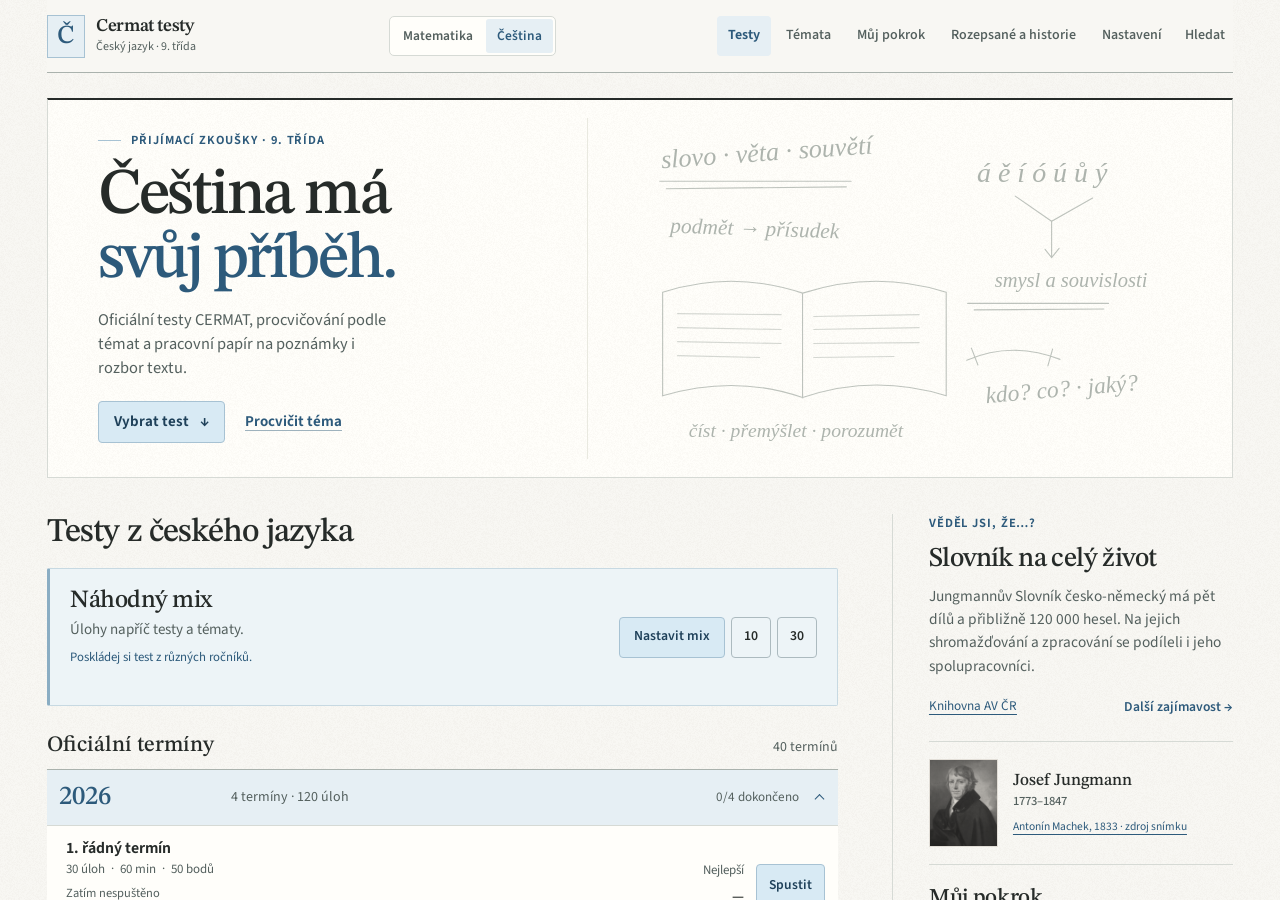
==== cestina/index.html @ 0399bfe3 "Make motion visible in real CERMAT interactions Coordinate subject content and indicator movement, r" ====
<!doctype html>
<html lang="cs" data-theme="light" data-subject="cz">
<head>
  <meta charset="utf-8">
  <meta name="viewport" content="width=device-width, initial-scale=1, viewport-fit=cover">
  <meta name="color-scheme" content="light">
  <meta name="theme-color" content="#f8f7f3">
  <meta name="description" content="Oficiální testy CERMAT z českého jazyka a literatury a procvičování podle témat pro devátou třídu.">
  <meta name="mobile-web-app-capable" content="yes">
  <meta name="apple-mobile-web-app-capable" content="yes">
  <meta name="apple-mobile-web-app-status-bar-style" content="default">
  <meta name="apple-mobile-web-app-title" content="CERMAT Čeština">
  <meta name="format-detection" content="telephone=no">
  <title>CERMAT Čeština</title>
  <link rel="manifest" href="./manifest.webmanifest">
  <link rel="apple-touch-icon" sizes="180x180" href="./icons/apple-touch-icon.png">
  <link rel="icon" type="image/png" sizes="32x32" href="./icons/favicon-32.png">
  <link rel="stylesheet" href="../styles/platform-base.140eb2cf598f.css">
  <link rel="stylesheet" href="./app.css">
  <script type="module" src="./app.js?v=7a112202ff3a"></script>
<link rel="stylesheet" href="../styles/notebook.2eadef9a9056.css">
<link rel="stylesheet" href="../subjects/subjects.css">
<link rel="stylesheet" href="../styles/responsive.2e631f693052.css">
<script defer src="../subjects/motion.js?v=962e8ef22e4d"></script>
<script defer src="../subjects/bridge.js?v=70deba96ecca"></script>
<link rel="stylesheet" href="../subjects/motion.css?v=66631fd7fe8b">
</head>
<body>
  <main id="app"><section class="startup" aria-live="polite"><h1>CERMAT Čeština</h1><p>Načítám testy z češtiny…</p></section></main>
  <noscript><p>Pro práci s aplikací povol JavaScript v prohlížeči.</p></noscript>
  <dialog id="app-dialog"></dialog>
</body>
</html>
---- styles/platform-base.140eb2cf598f.css ----
/* Shared settings and worksheet controls. */
:root { --hl:var(--ac); font-size:16px; }
* { box-sizing: border-box; }
[hidden] { display: none !important; }
html { scroll-padding-top: calc(100px + env(safe-area-inset-top, 0px)); }
body { margin: 0; background: var(--bg); color: var(--tx); font: 1rem/1.6 -apple-system, BlinkMacSystemFont, "Segoe UI", Roboto, Arial, sans-serif; }
main { max-width: 900px; margin: 0 auto; padding: calc(28px + env(safe-area-inset-top, 0px)) var(--page-pad) calc(48px + env(safe-area-inset-bottom, 0px)); }
main.homev { max-width: 1160px; padding-top: env(safe-area-inset-top, 0px); }
#app:not(.paperview) { min-height: 100vh; display: flex; flex-direction: column; }
h1, h2, h3, p { overflow-wrap: anywhere; }
h1 { font-size: 1.875rem; font-weight: 650; line-height: 1.25; letter-spacing: -.035em; margin: 0 0 24px; }
h2 { font-size: 1.125rem; font-weight: 600; line-height: 1.45; letter-spacing: -.015em; margin: 0 0 8px; }
h3 { font-weight: 600; }
p { margin: 0 0 16px; }
a { color: var(--ac); text-underline-offset: 3px; }
button, input, textarea, select, summary { font: inherit; }
button { min-height: 42px; padding: 8px 16px; border: 1px solid var(--bd); border-radius: 6px; background: var(--card); color: var(--tx); font-size: .875rem; font-weight: 600; line-height: 1.4; cursor: pointer; }
button:hover:not(:disabled) { background: var(--surface); border-color: var(--mut); }
button:active:not(:disabled) { background: var(--sel); }
button.p { color: var(--onac); background: var(--ac); border-color: var(--ac); }
button.p:hover:not(:disabled) { background: color-mix(in srgb, var(--ac) 88%, var(--tx)); border-color: transparent; }
button.d { color: var(--bad); }
button:disabled { opacity: .45; cursor: default; }
:focus-visible { outline: 2px solid var(--ac); outline-offset: 3px; }
input[type="text"], input[type="number"], input[type="password"], input[type="search"], textarea, select {
  width: 100%; min-width: 0; min-height: 44px; padding: 9px 12px;
  border: 1px solid var(--bd); border-radius: 6px; background: var(--field); color: var(--tx); font-size: 1rem;
}
input::placeholder, textarea::placeholder { color: var(--mut); opacity: 1; }
input:focus-visible, textarea:focus-visible, select:focus-visible { outline-offset: 1px; }
input[type="checkbox"], input[type="radio"] { accent-color: var(--ac); width: 18px; height: 18px; flex: none; }
textarea { display: block; min-height: 96px; line-height: 1.6; resize: vertical; }
label { display: block; margin: 16px 0 6px; color: var(--mut); font-size: .875rem; font-weight: 500; }
.card { margin: 0 0 16px; padding: 22px 24px; background: var(--card); border: 1px solid var(--bd); border-radius: 8px; }
.row { display: flex; gap: 8px; flex-wrap: wrap; align-items: center; }
.row > *, .tc-h { min-width: 0; }
.sp { justify-content: space-between; }
.mut { color: var(--mut); font-size: .875rem; line-height: 1.6; }
.ok { color: var(--ok); }
.bad { color: var(--bad); }
.opt { display: flex; gap: 10px; align-items: center; margin: 8px 0; }
.opt input[type="text"] { flex: 1; }
.opt select { width: auto; }
.hintbox { margin-top: 12px; padding: 12px 14px; background: var(--sel); color: var(--tx); border: 1px solid var(--bd); border-left: 3px solid var(--ac); border-radius: 4px; font-size: .875rem; }
.big { font-size: 3rem; font-weight: 650; line-height: 1.2; letter-spacing: -.045em; font-variant-numeric: tabular-nums; }
.ch { display: flex; gap: 10px; align-items: flex-start; padding: 12px; margin: 8px 0; border: 1px solid var(--bd); border-radius: 6px; color: var(--tx); font-size: 1rem; background: var(--card); }
.ch:has(input:checked) { background: var(--sel); border-color: var(--ac); }
.ch.tf { justify-content: space-between; align-items: center; }
.ch.tf .row { flex-wrap: nowrap; }
.ch input { margin-top: 4px; }
.padbar button.on { background: var(--sel); color: var(--ac); border-color: var(--ac); }
.deco { display: none; }

/* Navigation and the existing test library. */
.topnav { position: sticky; top: env(safe-area-inset-top, 0px); z-index: 40; margin: 0 0 30px; background: var(--bg); border-bottom: 1px solid var(--bd); }
.tn-in { position: relative; display: flex; align-items: center; justify-content: space-between; gap: 24px; min-height: 80px; padding: 16px 0; }
.brand { display: flex; gap: 11px; align-items: center; flex: none; }
.topnav .logo { display: grid; place-items: center; width: 36px; height: 40px; border-radius: 6px; color: var(--ac); background: var(--sel); flex: none; }
.topnav .logo svg { width: 22px; height: 22px; }
.bt b { display: block; font-size: 1.0625rem; font-weight: 650; line-height: 1.35; letter-spacing: -.025em; }
.bt span { display: block; color: var(--mut); font-size: .75rem; line-height: 1.5; margin-top: 1px; }
.nav { display: flex; align-items: center; gap: 4px; }
.nav > button, .dd summary { min-height: 40px; display: flex; gap: 6px; align-items: center; padding: 8px 11px; background: transparent; border: 0; color: var(--mut); font-size: .8125rem; font-weight: 550; border-radius: 4px; white-space: nowrap; cursor: pointer; list-style: none; }
.nav > button:hover:not(:disabled), .dd summary:hover { background: var(--surface); color: var(--tx); border-color: transparent; }
.nav > button.on { color: var(--ac); background: var(--sel); font-weight: 650; }
.nav .si { padding: 8px; }
.nav .mi { display: none; }
.dd { position: relative; }
.dd summary::-webkit-details-marker { display: none; }
.dd summary::after { content: ""; width: 5px; height: 5px; border-right: 1.5px solid currentColor; border-bottom: 1.5px solid currentColor; transform: rotate(45deg); margin: -3px 2px 0 3px; }
.dd[open] summary { color: var(--ac); background: var(--sel); }
.dd .menu { position: absolute; right: 0; top: calc(100% + 8px); z-index: 50; display: grid; gap: 2px; min-width: 190px; padding: 5px; background: var(--card); border: 1px solid var(--bd); border-radius: 6px; box-shadow: 0 6px 18px var(--sh); }
.dd .menu button { border: 0; background: transparent; text-align: left; font-size: .875rem; font-weight: 500; padding: 10px; }
.dd .menu button:hover:not(:disabled) { background: var(--surface); }
.sbar { padding: 0 0 16px; }
.sbar input { background: var(--card); }
.pagehead { margin: 0 0 24px; }
.pagehead h1 { margin: 0 0 6px; }
.pagehead p { margin: 0; color: var(--mut); font-size: .9375rem; }
.homev > .row:empty { display: none; }
.homev > .row:not(:empty) { margin-bottom: 16px; }
#ov, #sect-tests { scroll-margin-top: 108px; }
.ov { display: grid; grid-template-columns: 280px minmax(0, 1fr); align-items: center; gap: 24px; padding: 20px 24px; margin-bottom: 0; }
.ovrow { display: grid; grid-template-columns: 1fr 1fr; gap: 24px; padding-right: 24px; border-right: 1px solid var(--bd); }
.ovrow b { display: block; font-size: 1.75rem; font-weight: 600; letter-spacing: -.04em; line-height: 1.2; font-variant-numeric: tabular-nums; }
.ovrow span { display: block; color: var(--mut); font-size: .75rem; margin-top: 5px; }
.ov-detail { min-width: 0; }
.ov-label { color: var(--mut); font-size: .75rem; font-weight: 600; margin-bottom: 8px; }
.goal { height: 4px; background: var(--surface); border-radius: 2px; overflow: hidden; margin: 0 0 10px; }
.goal i { display: block; height: 100%; background: var(--ac); }
.ov-detail > .mut { font-size: .8125rem; margin: 0 !important; }
.tps { display: grid; grid-template-columns: 1fr 1fr; gap: 12px 24px; grid-column: 1 / -1; padding-top: 20px; border-top: 1px solid var(--bd); }
.tp { display: grid; grid-template-columns: minmax(95px, 44%) minmax(20px, 1fr) 40px; align-items: center; gap: 12px; font-size: .8125rem; }
.tp .bar { height: 4px; background: var(--surface); border-radius: 2px; overflow: hidden; }
.tp .bar i { display: block; height: 100%; background: var(--ac); }
.tp b { font-size: .75rem; font-weight: 600; text-align: right; color: var(--mut); font-variant-numeric: tabular-nums; }
.ov > button { grid-column: 1 / -1; justify-self: start; }
.sech { display: flex; gap: 16px; justify-content: space-between; align-items: baseline; margin: 30px 0 16px; }
.sech h2 { margin: 0; font-size: 1.125rem; letter-spacing: -.015em; }
.sech > span { color: var(--mut); font-size: .8125rem; }
.tgrid { display: grid; grid-template-columns: repeat(3, minmax(0, 1fr)); gap: 16px; }
.tc { display: flex; flex-direction: column; gap: 16px; min-width: 0; padding: 22px; background: var(--card); border: 1px solid var(--bd); border-radius: 8px; }
.tc:hover { border-color: color-mix(in srgb, var(--mut) 55%, var(--bd)); }
.tc-top { display: flex; gap: 14px; justify-content: space-between; align-items: flex-start; }
.tc h3 { margin: 0; font-size: 1.0625rem; line-height: 1.5; letter-spacing: -.02em; }
.tc-sub { display: block; margin-top: 4px; color: var(--mut); font-size: .8125rem; line-height: 1.5; }
.ring { display: flex; flex-direction: column; align-items: flex-end; justify-content: center; flex: none; min-width: 54px; padding-left: 12px; border-left: 1px solid var(--bd); }
.ring::before { content: "Nejlepší"; color: var(--mut); font-size: .625rem; font-weight: 500; line-height: 1.5; }
.ring span { color: var(--tx); font-size: 1.125rem; font-weight: 600; line-height: 1.5; font-variant-numeric: tabular-nums; }
.tc.good .ring span { color: var(--ok); }
.tc.mid .ring span { color: var(--ac); }
.tc-tags { display: flex; flex-wrap: wrap; align-items: center; gap: 7px 12px; color: var(--mut); font-size: .75rem; line-height: 1.5; }
.tc-tags span { white-space: nowrap; }
.tc-tags .own, .tc-tags .acc { padding: 2px 6px; border: 1px solid var(--bd); border-radius: 3px; font-size: .6875rem; color: var(--mut); }
.tc-last { color: var(--mut); font-size: .75rem; line-height: 1.5; }
.tc-act { display: flex; flex-wrap: wrap; gap: 8px; margin-top: auto; padding-top: 2px; }
.tc-act button { display: inline-flex; gap: 7px; align-items: center; justify-content: center; min-height: 40px; font-size: .8125rem; }
.tc-act .p { flex: 1; color: var(--ac); background: var(--card); border-color: var(--bd); }
.tc-act .p:hover:not(:disabled) { color: var(--ac); background: var(--sel); border-color: var(--ac); }
.tc-act svg { width: 13px; height: 13px; flex: none; }
.tc-adm { display: flex; gap: 8px; padding-top: 12px; border-top: 1px solid var(--bd); }
.tc-adm button { min-height: 36px; padding: 6px 10px; font-size: .75rem; }
.tc.mix { display: grid; grid-template-columns: minmax(0, 1fr) auto; gap: 8px 28px; grid-column: 1 / -1; padding: 20px 22px; background: var(--sel); }
.mix .tc-top { grid-column: 1; justify-content: flex-start; align-items: center; gap: 12px; }
.mix .tc-h { order: 1; }
.mixic { width: 24px; height: 24px; display: grid; place-items: center; flex: none; color: var(--ac); }
.mixic svg { width: 22px; height: 22px; }
.mix .tc-sub { margin-top: 2px; }
.mix .tc-tags { grid-column: 1; margin-left: 36px; }
.mix .tc-last { grid-column: 1; margin-left: 36px; }
.mix .tc-act { grid-column: 2; grid-row: 1 / span 3; align-self: center; margin: 0; padding: 0; flex-wrap: nowrap; }
.mix .tc-act .p { flex: none; color: var(--onac); background: var(--ac); border-color: var(--ac); }
.mix .tc-act .p:hover:not(:disabled) { background: color-mix(in srgb, var(--ac) 88%, var(--tx)); }
.mix .tc-act button:not(.p) { min-width: 40px; padding: 8px; background: transparent; border-color: color-mix(in srgb, var(--ac) 25%, var(--bd)); }
.sect, .sgrp { margin: 24px 0 10px; color: var(--mut); font-size: .75rem; font-weight: 600; }
.foot { display: flex; justify-content: space-between; flex-wrap: wrap; gap: 12px; padding: 24px 0 0; margin-top: 32px; border-top: 1px solid var(--bd); }
.foot button { display: inline-flex; align-items: center; gap: 7px; min-height: 36px; padding: 4px 0; color: var(--mut); background: transparent; border-color: transparent; font-size: .75rem; font-weight: 500; }
.foot button svg { width: 14px; height: 14px; }
.foot button:hover:not(:disabled) { color: var(--tx); background: transparent; border-color: transparent; text-decoration: underline; text-underline-offset: 3px; }

/* Settings, import, editor, and result screens. */
.sethd { display: flex; align-items: center; gap: 18px; margin-bottom: 12px; }
.sethd h1 { margin: 0; }
.sethd button { padding: 8px 12px; font-weight: 500; }
.sgrp { font-size: .8125rem; color: var(--tx); }
.card:has(> .srow) { padding-top: 4px; padding-bottom: 4px; }
.srow { display: grid; grid-template-columns: minmax(0, 1fr) minmax(0, 1fr); align-items: center; gap: 24px; padding: 20px 0; border-top: 1px solid var(--bd); }
.srow:first-child { border-top: 0; }
.srow b { display: block; font-size: .875rem; font-weight: 600; }
.srow span { display: block; margin-top: 4px; color: var(--mut); font-size: .8125rem; line-height: 1.55; }
.srow > div:only-child { grid-column: 1 / -1; }
.seg { display: flex; flex-wrap: wrap; gap: 4px; justify-content: flex-end; }
.seg button { flex: 1 1 auto; min-height: 40px; padding: 8px 10px; font-size: .75rem; font-weight: 500; }
.seg button.on { border-color: var(--ac); background: var(--sel); color: var(--ac); font-weight: 600; }
.srow:has(.seg button:only-child) .seg button { flex: none; min-width: 122px; }
.steps { margin: 8px 0 18px; padding-left: 22px; color: var(--mut); font-size: .875rem; }
.steps li { margin: 4px 0; padding-left: 3px; }
#bk, #sk { padding: 14px; background: var(--bg); font-family: ui-monospace, "SFMono-Regular", Consolas, monospace; font-size: .875rem; }
.card:has(> .big) { padding: 24px; border-left: 3px solid var(--ac); }
.card:has(> .big) .mut { margin-top: 6px; }

/* The test remains a continuous worksheet, with quiet controls around it. */
main.paperview { max-width: 936px; padding-top: env(safe-area-inset-top, 0px); }
.topbar { display: flex; justify-content: space-between; flex-wrap: wrap; align-items: center; gap: 12px; position: sticky; top: env(safe-area-inset-top, 0px); z-index: 6; padding: 14px 0; margin-bottom: 12px; border-bottom: 1px solid var(--bd); background: var(--bg); }
.topbar button { white-space: nowrap; }
#timer { padding: 0; font-size: .875rem; font-weight: 600; font-variant-numeric: tabular-nums; white-space: nowrap; }
.paper { max-width: 880px; margin: 0 auto; padding: 32px 40px; color: var(--tx); background: var(--card); border: 1px solid var(--bd); border-radius: 8px; }
.phead { padding-bottom: 22px; margin-bottom: 0; border-bottom: 1px solid var(--bd); }
.pt1 { margin: 0; font-size: 1.5rem; font-weight: 650; line-height: 1.35; letter-spacing: -.025em; }
.pmeta { display: flex; flex-wrap: wrap; gap: 6px 22px; margin-top: 10px; color: var(--mut); font-size: .8125rem; }
.pins { max-width: 78ch; margin: 16px 0 0; color: var(--mut); font-size: .8125rem; line-height: 1.65; }
.pq { padding: 24px 0; border-bottom: 1px solid var(--bd); }
.pq:last-of-type { border-bottom: 0; }
.pqh { display: flex; gap: 14px; align-items: baseline; }
.pn { display: inline-grid; place-items: center; flex: none; min-width: 32px; height: 30px; padding: 0 6px; color: var(--ac); background: var(--sel); border: 1px solid transparent; border-radius: 4px; font-size: .8125rem; font-weight: 600; white-space: nowrap; text-align: center; }
.pqt { flex: 1; min-width: 0; margin: 0; font-size: 1rem; font-weight: 500; line-height: 1.65; letter-spacing: 0; overflow-wrap: anywhere; }
.pp { flex: none; color: var(--mut); font-size: .75rem; white-space: nowrap; }
.opts { display: flex; flex-direction: column; gap: 8px; margin: 16px 0 0 46px; }
.opts.row { flex-direction: row; flex-wrap: wrap; gap: 8px; }
.po { position: relative; display: flex; gap: 12px; align-items: center; min-height: 46px; margin: 0; padding: 10px 12px; background: var(--field); border: 1px solid var(--bd); border-radius: 6px; color: var(--tx); font-size: .9375rem; font-weight: 400; cursor: pointer; }
.po:hover { background: var(--surface); }
.po input { position: absolute; opacity: 0; width: 1px; height: 1px; margin: 0; }
.bub { display: inline-grid; place-items: center; flex: none; width: 26px; height: 26px; border: 1px solid var(--bd); border-radius: 4px; color: var(--mut); background: var(--card); font-size: .75rem; font-weight: 600; }
.po:has(input:checked) { background: var(--sel); border-color: var(--ac); }
.po input:checked + .bub { background: var(--ac); border-color: var(--ac); color: var(--onac); }
.po:has(input:focus-visible) { outline: 2px solid var(--ac); outline-offset: 3px; }
.opts.row .po { padding: 8px; }
.tfp { border-collapse: collapse; table-layout: fixed; width: calc(100% - 46px); margin: 16px 0 0 46px; font-size: .9375rem; }
.tfp th { width: 58px; padding: 6px 0 8px; color: var(--mut); font-size: .6875rem; font-weight: 600; text-align: center; }
.tfp th:first-child { width: auto; }
.tfp td { padding: 12px 8px; border-top: 1px solid var(--bd); vertical-align: middle; overflow-wrap: anywhere; }
.tfp td:first-child { padding-left: 0; }
.tfp td:not(:first-child) { text-align: center; }
input.sq { appearance: none; -webkit-appearance: none; display: inline-grid; place-items: center; width: 30px; height: 30px; margin: 4px; border: 1px solid var(--mut); border-radius: 4px; background: var(--field); vertical-align: middle; cursor: pointer; }
input.sq:hover { border-color: var(--ac); background: var(--sel); }
input.sq:checked { color: var(--onac); background: var(--ac); border-color: var(--ac); }
input.sq:checked::after { content: "¹3"; font-size: 1rem; font-weight: 700; line-height: 1; }
.ansb { display: flex; gap: 16px; align-items: center; margin: 16px 0 0 46px; color: var(--mut); font-size: .8125rem; }
.ansb input[type="text"] { width: min(240px, 100%); height: 44px; font-size: 1rem; }
.hb { display: inline-flex; align-items: center; margin: 12px 0 0 46px; padding: 8px 10px; min-height: 40px; border-color: transparent; color: var(--mut); background: transparent; font-size: .75rem; font-weight: 500; }
.hb + .hb { margin-left: 8px; }
.hb.on { color: var(--ac); background: var(--sel); border-color: var(--ac); }
.paper .hintbox { margin-left: 46px; }
.fig { margin: 16px 0 0 46px; }
.fig svg { display: block; max-width: 100%; height: auto; background: #fff; border-radius: 3px; }
canvas { display: block; width: 100%; height: 280px; margin-top: 8px; background: #fff; border: 1px solid var(--bd); border-radius: 4px; touch-action: none; }
.wp { margin: 12px 0 0 46px; padding: 12px; border: 1px solid var(--bd); border-radius: 6px; background: var(--card); }
.wpt { display: flex; flex-wrap: wrap; gap: 6px; margin-bottom: 12px; }
.wpt button { min-height: 36px; padding: 6px 10px; font-size: .75rem; }
.wpt .wt.on { background: var(--sel); color: var(--ac); border-color: var(--ac); }
.wpc { position: relative; display: inline-block; max-width: 100%; line-height: 0; background: #fff; border: 1px solid var(--bd); border-radius: 3px; }
.wpc > svg { display: block; max-width: 100%; height: auto; }
.wpc > canvas, .wpc > img { position: absolute; inset: 0; width: 100%; height: 100%; }
.wpc > canvas { margin: 0; background: transparent !important; border: 0 !important; border-radius: 0; touch-action: none; cursor: crosshair; }
.wpc.free { display: block; width: 100%; height: 240px; background: repeating-linear-gradient(#fff 0 31px, #e6eaf0 31px 32px); }

/* Drawing tools retain their existing page, zoom, and pen behavior. */
#notes, #paper { position: fixed; inset: 0; z-index: 50; display: flex; flex-direction: column; padding-top: env(safe-area-inset-top, 0px); padding-bottom: env(safe-area-inset-bottom, 0px); background: var(--bg); }
.nbar, #paper .phead { display: flex; justify-content: space-between; flex-wrap: wrap; align-items: center; gap: 12px; padding: 12px 20px; background: var(--card); border-bottom: 1px solid var(--bd); }
#paper .phead b { font-size: 1rem; font-weight: 600; }
#paper .phead button { min-height: 38px; font-size: .8125rem; }
.nbar .tl.on { color: var(--ac); background: var(--sel); border-color: var(--ac); }
#nstage { position: relative; flex: 1; min-height: 0; margin: 12px; overflow: hidden; border: 1px solid var(--bd); border-radius: 4px; background-color: #fff; background-image: linear-gradient(#e6eaf0 1px, transparent 1px), linear-gradient(90deg, #e6eaf0 1px, transparent 1px); background-size: 26px 26px; }
#nstage canvas { position: absolute; inset: 0; width: 100%; height: 100%; margin: 0; border: 0; border-radius: 0; background: transparent; }
#paper .pbody { flex: 1; overflow: auto; width: 100%; max-width: 820px; margin: 0 auto; padding: 0 16px 24px; }
#paper canvas { display: block; margin: 0; border: 0; border-radius: 0; background: transparent; }
.zoom { display: flex; flex-wrap: wrap; align-items: center; gap: 6px; }
.zoom span { min-width: 3.6em; color: var(--mut); font-size: .8125rem; text-align: center; font-variant-numeric: tabular-nums; }
.pscroll { flex: 1; overflow: auto; padding: 0 12px 140px; touch-action: none; overscroll-behavior: contain; }
.pspacer { position: relative; margin: 16px auto; }
.psheet { position: absolute; left: 0; top: 0; width: 1000px; height: 1500px; transform-origin: 0 0; background-color: #fff; box-shadow: 0 2px 12px var(--sh); }
.psheet[data-p="dots"] { background-image: radial-gradient(circle, #b8c0cb 1.4px, transparent 1.6px); background-size: 32px 32px; }
.psheet[data-p="grid"] { background-image: linear-gradient(#e0e5ed 1px, transparent 1px), linear-gradient(90deg, #e0e5ed 1px, transparent 1px); background-size: 32px 32px; }
.psheet[data-p="lines"] { background-image: repeating-linear-gradient(transparent 0 47px, #dce2eb 47px 48px); background-position: 0 24px; }
.ptools { position: absolute; left: 50%; bottom: calc(16px + env(safe-area-inset-bottom, 0px)); transform: translateX(-50%); display: flex; align-items: center; justify-content: center; flex-wrap: wrap; gap: 8px; width: max-content; max-width: min(94vw, 800px); padding: 10px 12px; border: 1px solid var(--bd); border-radius: 8px; background: var(--card); box-shadow: 0 4px 18px var(--sh); }
.ptools button { display: inline-grid; place-items: center; min-height: 38px; min-width: 38px; padding: 7px; }
.ptools button.on { background: var(--sel); border-color: var(--ac); }
.ptools button.arm { color: var(--bad); border-color: var(--bad); }
.ptools .sw { width: 26px; height: 26px; min-height: 26px; min-width: 26px; padding: 0; border: 2px solid var(--card); border-radius: 50%; }
.ptools .sw.on { outline: 2px solid var(--ac); outline-offset: 1px; }
.ptools .sep { width: 1px; height: 22px; background: var(--bd); }
.ptools input[type="range"] { width: 76px; accent-color: var(--ac); }
.ptools select { width: auto; min-height: 38px; padding: 6px 8px; font-size: .8125rem; }
.dotwrap { display: inline-grid; place-items: center; width: 26px; height: 26px; }
.dotp { display: block; border-radius: 50%; }
#mk { position: fixed; left: 0; right: 0; bottom: 0; z-index: 90; display: flex; gap: 6px; overflow-x: auto; padding: 8px 10px calc(8px + env(safe-area-inset-bottom, 0px)); background: var(--card); border-top: 1px solid var(--bd); }
#mk button { min-width: 42px; min-height: 44px; padding: 0 10px; font-size: 1.1rem; flex: none; }
body.mkon { padding-bottom: 76px; }

/* Preserve the existing reading preferences, including enlarged text. */
html.z1 { font-size: 112.5%; }
html.z2 { font-size: 125%; }
html.z3 { font-size: 137.5%; }
html.easy body { letter-spacing: .03em; word-spacing: .1em; line-height: 1.85; }
html.easy :is(.pqt, .pins, .po, .srow span, .tc h3, .tc-sub) { line-height: 1.85; }
html:is(.z1, .z2, .z3) .tn-in { flex-wrap: wrap; }
html:is(.z1, .z2, .z3) .nav { flex-wrap: wrap; }
html:is(.z2, .z3) .tgrid { grid-template-columns: repeat(2, minmax(0, 1fr)); }
html:is(.z2, .z3) .srow { grid-template-columns: 1fr; gap: 12px; }
html:is(.z2, .z3) .seg { justify-content: flex-start; }

@media (max-width: 1000px) {
  .tn-in { flex-wrap: wrap; gap: 12px; }
  .nav { width: 100%; }
  .nav .si { position: absolute; top: 16px; right: 0; }
  .brand { padding-right: 48px; }
  .tgrid { grid-template-columns: repeat(2, minmax(0, 1fr)); }
  .tc.mix { gap: 10px 20px; }
  .mix .tc-act { grid-row: 2 / span 2; }
  .mix .tc-top { grid-column: 1 / -1; }
  #ov, #sect-tests { scroll-margin-top: 145px; }
}
@media (max-width: 680px) {
  :root { --page-pad: 18px; }
  main { padding-top: calc(22px + env(safe-area-inset-top, 0px)); }
  .topnav { margin-bottom: 24px; }
  .tn-in { padding: 16px 0 10px; gap: 10px; }
  .nav { flex-wrap: wrap; gap: 2px; }
  .nav > button, .dd summary { min-height: 42px; padding: 8px; font-size: .8125rem; }
  h1 { font-size: 1.625rem; }
  .pagehead { margin-bottom: 20px; }
  .pagehead p { font-size: .875rem; }
  .ov { grid-template-columns: 1fr; gap: 18px; padding: 20px; }
  .ovrow { gap: 18px; padding: 0; border: 0; }
  .ovrow > div + div { border-left: 1px solid var(--bd); padding-left: 24px; }
  .tps { grid-template-columns: 1fr; gap: 14px; padding-top: 18px; }
  .tgrid, html:is(.z1, .z2, .z3) .tgrid { grid-template-columns: minmax(0, 1fr); gap: 12px; }
  .tc { gap: 14px; padding: 20px; }
  .tc-top { gap: 18px; }
  .tc-tags { gap: 7px 12px; }
  .tc-act { padding-top: 2px; }
  .tc-act button { min-height: 44px; }
  .tc.mix { grid-template-columns: minmax(0, 1fr); gap: 10px; padding: 20px; }
  .mix .tc-act { grid-column: 1; grid-row: auto; margin-top: 6px; }
  .mix .tc-act .p { flex: 1; }
  .mix .tc-tags, .mix .tc-last { margin-left: 0; }
  .mix .tc-sub { margin-top: 4px; }
  .mix .tc-top { align-items: flex-start; }
  .mixic { margin-top: 2px; }
  .sech { margin-top: 26px; }
  .card { padding: 20px; }
  .srow { grid-template-columns: minmax(0, 1fr); gap: 14px; }
  .seg { justify-content: flex-start; }
  .seg button { font-size: .8125rem; min-height: 44px; }
  .srow:has(.seg button:only-child) .seg button { flex: none; }
  .sethd { gap: 14px; }
  .paper { padding: 24px 20px; }
  .pt1 { font-size: 1.25rem; }
  .topbar { gap: 10px; padding: 12px 0; }
  .topbar button { min-height: 40px; padding: 8px 10px; font-size: .8125rem; }
  #timer { font-size: .8125rem; }
  .pqh { flex-wrap: wrap; gap: 8px 12px; align-items: center; }
  .pn { min-width: 30px; height: 28px; }
  .pp { margin-left: auto; }
  .pqt { order: 1; flex: 1 1 100%; }
  .opts, .ansb, .hb, .paper .hintbox, .fig, .wp { margin-left: 0; }
  .tfp { margin-left: 0; width: 100%; font-size: .875rem; }
  .tfp th { width: 46px; }
  .tfp td { padding: 10px 2px; }
  .ansb { flex-wrap: wrap; gap: 8px 12px; }
  .ansb input[type="text"] { flex: 1; min-width: 140px; }
  .po { min-height: 48px; }
  .wp { padding: 10px; }
  .wpt button { min-height: 40px; }
  #paper .phead, .nbar { padding: 10px 12px; gap: 8px; }
  .pscroll { padding-bottom: 200px; }
  .ptools { gap: 7px; padding: 10px; }
}
@media (max-width: 380px) {
  :root { --page-pad: 14px; }
  .paper { padding: 22px 16px; }
  .topbar > span { flex-wrap: wrap; }
  .tc, .tc.mix { padding: 18px; }
  .card { padding-left: 18px; padding-right: 18px; }
}
@media (prefers-reduced-motion: reduce) {
  html { scroll-behavior: auto; }
}


/* Browser and touch compatibility; the existing visual design is retained. */
html { -webkit-text-size-adjust: 100%; }
main { width: 100%; }
#app:not(.paperview) { min-height: 100svh; }
.startup { max-width: 520px; padding-top: 40px; }
.startup h1 { margin-bottom: 12px; }
.startup p { color: var(--mut); }
.startup-actions { display: flex; gap: 12px; flex-wrap: wrap; }
.startup-actions a { display: inline-block; padding: 8px 0; }
.app-error { margin: 16px 0; padding: 16px; background: var(--card); border: 1px solid var(--bd); border-radius: 6px; }
@media (pointer: coarse) {
  button, .dd summary { min-height: 44px; }
  input[type="text"], input[type="search"], textarea, select { font-size: max(16px, 1rem); }
}

html {scroll-padding-top:180px;}
body {font-family:-apple-system,BlinkMacSystemFont,"Segoe UI",Arial,sans-serif;}
button {font-weight:550;transition:background-color .12s,border-color .12s;}
button.p {font-weight:600;}
a {text-underline-offset:4px;}
main.homev {max-width:1220px;}
h1 {font-weight:600;}
.topnav {margin-bottom:32px;}
.tn-in {gap:24px;min-height:88px;}
.study-brand {text-decoration:none;color:var(--tx);}
.study-monogram {font:27px/1 Georgia,serif;color:var(--ac);border:1px solid var(--bd);width:40px;height:45px;display:grid;place-items:center;}
.bt b {font-size:1.125rem;letter-spacing:-.035em;}
.nav {gap:2px;}
.mobile-nav-toggle {display:none;}
.nav > button {font-size:0.8125rem;padding:8px 10px;}
.nav button.on {background:var(--sel);color:var(--ac);border-radius:4px;}
.editorial-label {font-size:0.6875rem;font-weight:600;letter-spacing:.1em;line-height:1.5;color:var(--ac);}
.study-intro {display:grid;grid-template-columns:1fr 1.1fr 150px;gap:38px;align-items:start;margin:12px 0 34px;padding-bottom:32px;border-bottom:1px solid var(--bd);}
.intro-copy {padding-top:8px;}
.study-intro h1 {font:400 2.875rem/1.12 Georgia,"Times New Roman",serif;letter-spacing:-.035em;margin:16px 0 18px;}
.intro-copy p {font-size:0.875rem;line-height:1.65;max-width:320px;color:var(--mut);margin-bottom:17px;}
.intro-link {font-size:0.8125rem;font-weight:600;text-decoration:none;display:inline-flex;align-items:center;gap:24px;min-height:36px;}
.fact-editorial {border-left:1px solid var(--bd);padding:8px 0 0 28px;min-width:0;}
.fact-editorial .editorial-label {color:var(--mut);}
.fact-editorial h2 {font:400 1.5rem/1.3 Georgia,"Times New Roman",serif;letter-spacing:-.018em;margin:14px 0 12px;}
.fact-editorial p {font-size:0.875rem;line-height:1.75;color:var(--mut);margin:0 0 14px;}
.fact-bottom {display:flex;align-items:center;justify-content:space-between;gap:12px;flex-wrap:wrap;font-size:0.75rem;}
.fact-bottom a {color:var(--mut);}
button.text-button {background:transparent;border-color:transparent;padding:5px 0;min-height:34px;color:var(--ac);font-size:0.8125rem;font-weight:500;border-radius:0;}
button.text-button:hover:not(:disabled) {background:transparent;border-color:transparent;text-decoration:underline;}
.comenius {margin:0;padding:0;}
.comenius img {display:block;width:150px;height:188px;object-fit:cover;object-position:50% 40%;background:#e3ddcd;filter:sepia(.14);border:1px solid var(--bd);}
.comenius figcaption {font-size:0.75rem;font-weight:500;line-height:1.5;margin-top:10px;color:var(--tx);}
.comenius figcaption span {display:block;color:var(--mut);font-size:0.6875rem;}
.comenius figcaption a {display:block;font-size:0.625rem;color:var(--mut);font-weight:400;margin-top:7px;text-decoration:none;}
.ov {padding:20px 24px;margin-bottom:30px;background:transparent;border-radius:6px;}
.ovrow b {font-size:1.5625rem;}
.tps {margin-top:18px;padding-top:16px;}
.tps .tp {font-size:0.75rem;}
.sech {margin:24px 0 16px;align-items:end;}
.sech h2 {font-size:1.3125rem;font-weight:550;margin:5px 0 0;}
.sech > span {font-size:0.75rem;}
.mix-feature {margin-bottom:20px;}
.mix-feature .mix {margin:0;border-color:var(--bd);border-radius:6px;background:var(--sel);padding:22px 24px;}
.mix-feature .mixic {display:none;}
.mix-feature .tc-top {max-width:none;}
.mix-feature .tc-sub {color:var(--mut);}
.mix-feature .mix .tc-act {align-items:center;}
.tgrid {gap:16px;}
.tc {border-radius:6px;box-shadow:none;}
.tc h3 {font-size:1.0625rem;font-weight:550;}
.tc-tags {gap:6px 12px;}
.tc-tags span {background:none;padding:0;color:var(--mut);border:0;}
.tc .ring {border:0;padding-left:12px;}
.year-card {padding:0;display:block;align-self:start;min-width:0;}
.year-card > summary {display:flex;align-items:center;justify-content:space-between;gap:18px;padding:22px 22px 19px;list-style:none;cursor:pointer;}
.year-card > summary::-webkit-details-marker {display:none;}
.year-card > summary:hover {background:var(--surface);}
.year-card h3 {margin:6px 0 13px;letter-spacing:-.02em;}
.year-kicker {font-size:0.5625rem;letter-spacing:.095em;font-weight:600;color:var(--mut);}
.year-heading .tc-tags {margin:0 0 14px;}
.year-heading small {display:block;font-size:0.75rem;color:var(--mut);}
.year-card[open] {grid-column:span 2;}
.year-card[open] > summary {border-bottom:1px solid var(--bd);}
.year-card[open] .year-heading {display:flex;align-items:baseline;flex-wrap:wrap;gap:8px 18px;}
.year-card[open] .year-kicker {flex-basis:100%;}
.year-card[open] h3 {margin:2px 0 3px;}
.year-card[open] .tc-tags {margin:0;}
.year-card[open] small {margin-left:auto;}
.year-chevron {width:8px;height:8px;flex:none;border-right:1.5px solid var(--ac);border-bottom:1.5px solid var(--ac);transform:rotate(45deg);margin-right:4px;}
.year-card[open] .year-chevron {transform:rotate(225deg);}
.year-term {display:grid;grid-template-columns:minmax(0,1fr) 60px auto;gap:12px;align-items:center;padding:17px 22px;border-bottom:1px solid var(--bd);}
.year-term:last-child {border-bottom:0;}
.term-main h4 {font-size:0.9375rem;font-weight:550;line-height:1.4;margin:0 0 5px;}
.term-meta {font-size:0.75rem;color:var(--mut);display:flex;flex-wrap:wrap;gap:4px 6px;}
.term-score {text-align:right;}
.term-score > span {font-size:0.625rem;color:var(--mut);display:block;margin-bottom:3px;}
.term-score strong {font-size:0.9375rem;font-weight:550;font-variant-numeric:tabular-nums;}
.term-actions {display:flex;gap:6px;flex-wrap:wrap;justify-content:end;}
.term-actions button {font-size:0.75rem;padding:8px 12px;}
.draft-mark,.completion-mark {display:block;font-size:0.6875rem;margin-top:7px;color:var(--ac);}
.completion-mark {color:var(--ok);}
.term-review {display:block;font-size:0.6875rem;color:var(--mut);line-height:1.6;max-width:330px;margin-top:7px;}
.term-review a {white-space:nowrap;}
.own-heading {margin-top:32px;}
.study-test .draft-mark,.study-test .completion-mark {font-size:0.75rem;}
.study-test .tc-act {margin-top:18px;}
.unfinished {margin-bottom:26px;}
.unfinished .sech {margin-top:0;}
.unfinished .sech h2 {font-size:1.125rem;}
.unfinished-list {border-top:1px solid var(--bd);border-bottom:1px solid var(--bd);}
.unfinished-row {display:flex;align-items:center;justify-content:space-between;gap:20px;padding:14px 0;border-bottom:1px solid var(--bd);}
.unfinished-row:last-child {border-bottom:0;}
.unfinished-row strong {font-size:0.875rem;font-weight:550;}
.unfinished-row span {display:block;color:var(--mut);font-size:0.75rem;margin-top:3px;}
.unfinished-row button {font-size:0.8125rem;flex:none;}
.history-list {border-top:1px solid var(--bd);}
.history-row {display:grid;grid-template-columns:minmax(0,1fr) auto auto;gap:22px;align-items:center;padding:18px 0;border-bottom:1px solid var(--bd);}
.history-row h2 {font-size:1rem;font-weight:500;}
.history-row span {font-size:0.75rem;color:var(--mut);}
.history-row > strong {font-size:1.3125rem;font-weight:500;}
.study-footer {margin-top:40px;padding-top:18px;border-top:1px solid var(--bd);display:flex;align-items:center;justify-content:space-between;gap:20px;flex-wrap:wrap;font-size:0.75rem;color:var(--mut);}
.sethd h1,.history-view h1 {font-size:1.6875rem;}
.complete-backup {margin-top:28px;}
.backup-file-label {position:relative;display:inline-flex;align-items:center;justify-content:center;min-height:44px;padding:8px 14px;border:1px solid var(--bd);border-radius:6px;font-size:0.875rem;color:var(--tx);margin:0;cursor:pointer;}
.backup-file-label input {position:absolute;inset:0;width:100%;opacity:0;cursor:pointer;}
.backup-file-label:focus-within {outline:2px solid var(--ac);outline-offset:3px;}
#study-notification {padding:12px 16px;border:1px solid var(--bd);background:var(--sel);border-radius:4px;margin-bottom:20px;}

/* Paper workspace. The source lives in a protected SVG group beneath the ink. */
main.paperview {max-width:1280px;padding-top:0;}
.workspace-top {position:sticky;top:0;z-index:55;display:flex;align-items:center;gap:18px;min-height:76px;padding:12px 0;background:var(--bg);border-bottom:1px solid var(--bd);}
.workspace-top > button {flex:none;}
.workspace-title {min-width:0;flex:1;}
.workspace-title strong {display:block;font-size:0.875rem;font-weight:550;white-space:nowrap;overflow:hidden;text-overflow:ellipsis;}
.workspace-title > span {font-size:0.6875rem;color:var(--mut);display:block;margin-top:3px;}
.workspace-title > span.save-error {color:var(--bad);}
.workspace-top #timer {font-size:0.8125rem;white-space:nowrap;color:var(--ac);font-weight:550;font-variant-numeric:tabular-nums;}
.workspace-tools {position:sticky;top:76px;z-index:50;padding:12px 0 9px;background:var(--bg);border-bottom:1px solid var(--bd);}
.tool-primary {display:grid;grid-template-columns:minmax(170px,1fr) auto auto minmax(180px,1fr);gap:12px;align-items:end;max-width:1050px;margin:auto;}
.tool-primary label {margin:0;}
.tool-primary label > span {display:block;font-size:0.625rem;color:var(--mut);margin-bottom:4px;}
.tool-primary select {font-size:0.8125rem;min-height:40px;height:40px;padding:8px;}
.tool-actions,.zoom-controls {display:flex;align-items:center;gap:5px;}
.tool-actions button {font-size:0.75rem;padding:8px 12px;min-height:40px;}
.zoom-controls button {font-size:0.875rem;padding:8px 10px;min-height:40px;}
.zoom-controls #paper-zoom {min-width:67px;font-size:0.75rem;font-variant-numeric:tabular-nums;}
.instrument-options {max-width:1050px;margin:10px auto 0;}
.instrument-options > summary {font-size:0.75rem;color:var(--mut);cursor:pointer;min-height:28px;padding:3px 0;}
.instrument-options[open] {padding-bottom:5px;}
.instrument-fields {display:flex;flex-wrap:wrap;gap:12px 18px;margin:8px 0 12px;align-items:end;}
.instrument-fields label {margin:0;font-size:0.6875rem;max-width:180px;}
.instrument-fields select,.instrument-fields input {margin-top:5px;min-height:38px;height:38px;font-size:0.8125rem;padding:6px 8px;}
.instrument-fields input[type="color"] {width:64px;padding:4px;background:var(--card);border:1px solid var(--bd);border-radius:4px;}
.instrument-fields .snap-setting {display:flex;align-items:center;gap:8px;max-width:260px;min-height:38px;padding-bottom:5px;color:var(--tx);}
.snap-setting input {width:17px;height:17px;min-height:17px;margin:0;}
.instrument-fields .annotation-text-field {max-width:420px;flex:1 1 280px;}
.annotation-text-field textarea {min-height:60px;height:60px;margin-top:5px;font-size:0.875rem;}
.selection-actions {display:flex;align-items:center;gap:12px;flex-wrap:wrap;}
.selection-actions span {font-size:0.6875rem;color:var(--mut);}
.selection-actions button {font-size:0.6875rem;padding:6px 10px;min-height:34px;}
.instrument-scale {font-size:0.6875rem;color:var(--mut);line-height:1.5;margin:10px 0 0;}
.instrument-hint {display:flex;align-items:center;justify-content:space-between;gap:14px;max-width:1050px;margin:4px auto 0;font-size:0.6875rem;color:var(--mut);min-height:24px;}
.instrument-hint button {font-size:0.75rem;min-height:34px;}
.workspace-introduction {display:flex;justify-content:space-between;gap:16px;max-width:920px;margin:22px auto 18px;font-size:0.6875rem;color:var(--mut);flex-wrap:wrap;}
.exam-paper-stack {max-width:920px;margin:0 auto;}
.exam-page {margin:0 0 28px;scroll-margin-top:250px;}
.exam-page-heading {display:flex;align-items:center;justify-content:space-between;gap:16px;margin:12px 0 9px;}
.exam-page-heading h2 {font-size:0.8125rem;font-weight:500;margin:0;color:var(--mut);}
.exam-page-heading button {font-size:0.6875rem;}
.paper-surface {position:relative;width:100%;background:#fffefa;border:1px solid #ccd1d1;border-bottom:0;overflow:hidden;color:#24334a;}
.study-paper-svg {display:block;width:100%;height:100%;background:#fffefa;user-select:none;-webkit-user-select:none;}
.study-paper-svg[data-tool="pencil"],.study-paper-svg[data-tool="highlight"],.study-paper-svg[data-tool="segment"],.study-paper-svg[data-tool="line"],.study-paper-svg[data-tool="circle"],.study-paper-svg[data-tool="arc"],.study-paper-svg[data-tool="point"],.study-paper-svg[data-tool="ruler"],.study-paper-svg[data-tool="angle"] {cursor:crosshair;}
.study-paper-svg[data-tool="select"] {cursor:default;}
.study-paper-svg[data-tool="pan"] {cursor:grab;}
.study-paper-svg[data-tool="pan"]:active {cursor:grabbing;}
.question-source {user-select:none;}
.ink-preview {pointer-events:none;}
.ink-layer [data-ink]:focus-visible {outline:2px solid #367abc;outline-offset:4px;}
.final-answers {
  --card:#fffefa;--field:#fffefa;--tx:#24333f;--mut:#596877;--bd:#ccd5db;--surface:#edf2f5;--sel:#e3eef7;--ac:#285c8b;--onac:#fff;
  color:#24333f;background:#fffefa;border:1px solid #ccd1d1;border-top:0;padding:12px 30px 25px;display:grid;gap:18px;color-scheme:light;
}
.final-short {display:flex;margin:0;align-items:center;gap:16px;flex-wrap:wrap;}
.final-short label {margin:0;font-size:0.75rem;color:#566575;}
.final-short input[type="text"] {border:0;border-bottom:1px solid #91a5b6;border-radius:0;min-height:40px;height:40px;background:transparent;padding:4px 8px;width:220px;max-width:100%;font-size:1.0625rem;color:#202e3a;}
.final-choice,.final-series {min-width:0;padding:0;margin:0;border:0;}
.final-choice legend,.final-series legend {font-size:0.75rem;color:#566575;margin:0 0 10px;}
.final-choice .opts {display:flex;flex-wrap:wrap;gap:8px;margin:0;}
.final-choice .po {flex:1 1 160px;font-size:0.8125rem;border:1px solid #d7dfe4;border-radius:3px;min-height:42px;padding:8px;}
.final-choice .bub {width:24px;height:24px;font-size:0.6875rem;}
.final-series .tfp {width:100%;margin:0;font-size:0.8125rem;}
.final-series .tfp th {font-size:0.6875rem;}
.final-series .sq {width:28px;height:28px;}
.final-series .sq:checked::after {content:"✓";}
.construction-note {font-size:0.75rem;line-height:1.6;color:#566575;margin:0;}
.page-footer {display:flex;align-items:start;justify-content:space-between;gap:16px;flex-wrap:wrap;padding-top:5px;}
.page-footer .text-button {font-size:0.6875rem;}
.paper-hint {font-size:0.75rem;max-width:550px;color:var(--mut);}
.paper-hint summary {cursor:pointer;padding:10px 0;}
.paper-hint p {padding:10px;border-left:2px solid var(--ac);margin-bottom:12px;}
.workspace-bottom {max-width:920px;margin:28px auto;display:flex;justify-content:space-between;gap:16px;flex-wrap:wrap;}
.construction-result .paper-surface {border:1px solid #ccd1d1;}
.solution-disclosure {margin:16px 0;font-size:0.875rem;}
.solution-disclosure summary {cursor:pointer;min-height:36px;color:var(--ac);}
.solution-disclosure > svg {display:block;max-width:100%;height:auto;background:#fff;}
.saved-paper-review {margin:28px 0;}
.saved-paper-review > summary {font-size:0.9375rem;color:var(--ac);cursor:pointer;padding:12px 0;border-top:1px solid var(--bd);}
.result-heading h1 {margin:10px 0 24px;}
.result-score {display:flex;align-items:center;gap:28px;padding:24px;}
.result-score .big {flex:none;font-size:2.5rem;}
.result-score strong {font-size:1rem;font-weight:550;}
.result-score p {margin:6px 0 0;}
.review-heading {display:flex;justify-content:space-between;align-items:center;gap:20px;margin-bottom:10px;}
.review-heading h2 {font-size:1.0625rem;margin:0;}
.review-heading > span {font-size:0.8125rem;color:var(--mut);font-variant-numeric:tabular-nums;}
.answer-review {padding:20px 24px;}
.answer-review .review-question {font-size:0.9375rem;color:var(--mut);}
.result-source {margin:8px 0 16px;font-size:0.8125rem;}
.result-source summary {cursor:pointer;color:var(--ac);min-height:32px;}
.result-source > svg {display:block;width:100%;height:auto;background:#fff;}
dialog {max-width:480px;width:calc(100% - 32px);color:var(--tx);background:var(--card);border:1px solid var(--bd);border-radius:8px;padding:24px;}
dialog::backdrop {background:rgb(4 10 18 / 70%);}
dialog h2 {margin-bottom:12px;}
dialog p {font-size:0.875rem;color:var(--mut);}
@media (min-width:1000px) {.year-grid {grid-auto-flow:row dense;}}
@media (max-width:1000px) {
  .study-intro {grid-template-columns:1fr 1.1fr 125px;gap:24px;}
  .study-intro h1 {font-size:2.4375rem;}
  .comenius img {width:125px;height:165px;}
  .fact-editorial {padding-left:22px;}
  .nav > button {padding:8px;font-size:0.75rem;}
}
@media (max-width:800px) {
  .study-intro {grid-template-columns:minmax(0,1fr) 130px;gap:26px;}
  .fact-editorial {grid-column:1/-1;grid-row:2;border-left:0;border-top:1px solid var(--bd);padding:20px 0 0;}
  .comenius {grid-column:2;grid-row:1;}
  .comenius img {width:130px;height:170px;}
  .intro-copy p {max-width:380px;}
  .intro-copy h1 br {display:none;}
  .fact-editorial h2 {font-size:1.4375rem;margin-top:10px;}
  .fact-editorial p {margin-bottom:8px;}
  .year-card[open] {grid-column:1/-1;}
  .workspace-top {gap:12px;}
  .workspace-title strong {max-width:300px;}
  .tool-primary {grid-template-columns:minmax(150px,1fr) auto auto;}
  .question-picker {grid-column:1/-1;}
  .workspace-tools {top:76px;}
  .exam-page {scroll-margin-top:300px;}
}
@media (max-width:600px) {
  :root {--page-pad:16px;}
  .topnav {margin-bottom:24px;position:static;}
  .tn-in {gap:15px;min-height:0;padding:18px 0 12px;}
  .mobile-nav-toggle {display:block;margin-left:auto;font-size:.8125rem;min-height:44px;}
  .topnav:not(.menu-open) .nav {display:none;}
  .topnav.menu-open .nav {display:flex;}
  .study-monogram {width:34px;height:40px;font-size:1.5rem;}
  .nav {gap:0 6px;justify-content:flex-start;}
  .nav > button {padding:8px 5px;font-size:0.75rem;min-height:42px;}
  .nav .si {position:static;margin-left:auto;}
  .study-intro {grid-template-columns:minmax(0,1fr) 94px;gap:20px 18px;margin-bottom:24px;padding-bottom:22px;}
  .editorial-label {font-size:0.625rem;letter-spacing:.065em;}
  .study-intro h1 {font-size:2rem;line-height:1.17;margin:12px 0;}
  .intro-copy {padding:0;}
  .intro-copy p {font-size:0.8125rem;margin-bottom:8px;}
  .intro-link {font-size:0.75rem;}
  .comenius img {width:94px;height:135px;}
  .comenius figcaption {font-size:0.625rem;margin-top:8px;}
  .comenius figcaption span {font-size:0.625rem;}
  .comenius figcaption a {font-size:0.5625rem;line-height:1.45;}
  .fact-editorial {padding-top:18px;}
  .fact-editorial h2 {font-size:1.4375rem;}
  .fact-editorial p {font-size:0.8125rem;line-height:1.7;}
  .fact-bottom {font-size:0.6875rem;gap:5px;}
  .fact-bottom button {font-size:0.75rem;}
  .ov {padding:16px;margin-bottom:24px;}
  .ovrow {gap:22px;}
  .ovrow b {font-size:1.4375rem;}
  .sech h2 {font-size:1.1875rem;}
  .mix-feature .mix {padding:18px;}
  .year-card > summary {padding:19px;}
  .year-card[open] .year-heading {display:block;}
  .year-card[open] .tc-tags {margin:9px 0 11px;}
  .year-card[open] small {margin:0;}
  .year-term {grid-template-columns:minmax(0,1fr) auto;gap:10px;padding:16px 18px;}
  .term-actions {grid-column:1/-1;justify-content:start;}
  .term-actions button.p {min-width:120px;}
  .term-score {align-self:start;}
  .term-review {font-size:0.6875rem;}
  .unfinished-row {gap:12px;}
  .unfinished-row strong {font-size:0.8125rem;}
  .unfinished-row span {font-size:0.6875rem;}
  .unfinished-row button {padding:8px 10px;font-size:0.75rem;}
  .history-row {grid-template-columns:minmax(0,1fr) auto;gap:10px;}
  .history-row button {grid-column:1/-1;justify-self:start;}
  .history-row h2 {font-size:0.9375rem;}
  main.paperview {padding:0 10px 80px;}
  .workspace-top {min-height:78px;gap:8px;flex-wrap:wrap;padding:8px 0;}
  .workspace-top > button {font-size:0.75rem;padding:8px 10px;min-height:40px;}
  .workspace-title {order:-1;flex:1 1 calc(100% - 100px);}
  .workspace-title strong {font-size:0.75rem;max-width:none;}
  .workspace-title > span {font-size:0.625rem;}
  .workspace-top #timer {order:-1;font-size:0.75rem;margin-left:auto;}
  .workspace-top > .p {margin-left:auto;}
  .workspace-tools {top:99px;padding:9px 0 6px;}
  .tool-primary {grid-template-columns:minmax(0,1fr) auto;gap:7px 10px;}
  .tool-primary label > span {display:none;}
  .tool-primary select {height:40px;min-height:40px;font-size:0.875rem;}
  .tool-actions {justify-content:end;}
  .tool-actions button {min-height:40px;font-size:0.75rem;padding:8px 11px;}
  .question-picker {grid-column:1;grid-row:2;}
  .zoom-controls {grid-column:2;grid-row:2;justify-content:end;}
  .zoom-controls button {padding:8px 10px;min-height:40px;}
  .zoom-controls #paper-zoom {min-width:62px;}
  .instrument-options {margin-top:7px;}
  .instrument-options > summary {font-size:0.6875rem;min-height:28px;}
  .instrument-hint {font-size:0.625rem;line-height:1.5;margin-top:1px;}
  .instrument-fields {gap:10px 12px;}
  .instrument-fields label {max-width:calc(50% - 6px);font-size:0.6875rem;}
  .instrument-fields select,.instrument-fields input {font-size:1rem;}
  .instrument-fields .snap-setting,.instrument-fields .annotation-text-field {max-width:100%;flex-basis:100%;}
  .selection-actions {gap:6px 12px;}
  .selection-actions button {min-height:38px;font-size:0.6875rem;}
  .instrument-scale {font-size:0.625rem;}
  .workspace-introduction {font-size:0.625rem;margin:15px 0 12px;gap:4px;}
  .exam-page {scroll-margin-top:300px;}
  .exam-page-heading {gap:10px;}
  .exam-page-heading h2 {font-size:0.75rem;}
  .exam-page-heading button {font-size:0.625rem;}
  .final-answers {padding:12px 15px 18px;gap:14px;}
  .final-short {gap:5px 10px;}
  .final-short label {font-size:0.6875rem;flex:1 1 100%;}
  .final-short input[type="text"] {width:100%;font-size:1rem;}
  .final-choice .po {font-size:0.8125rem;flex-basis:calc(50% - 8px);}
  .final-series .tfp {font-size:0.75rem;}
  .final-series .tfp th {width:40px;}
  .final-series .tfp th:first-child {width:auto;}
  .final-series .sq {width:27px;height:27px;margin:3px;}
  .page-footer .text-button {font-size:0.625rem;}
  .workspace-bottom {gap:12px;}
  .workspace-bottom button {font-size:0.8125rem;}
  .construction-note {font-size:0.6875rem;}
  .result-score {gap:18px;padding:20px;align-items:start;}
  .result-score .big {font-size:2rem;}
  .answer-review {padding:18px;}
}
@media (prefers-reduced-motion:reduce) {button {transition:none;}}

.topic-home {margin:34px 0 38px;scroll-margin-top:28px;}
.topic-grid {display:grid;grid-template-columns:repeat(2,minmax(0,1fr));gap:16px;}
.topic-card {gap:0;padding:23px 25px;min-width:0;display:flex;flex-direction:column;position:relative;}
.topic-card-head {display:flex;justify-content:space-between;align-items:center;gap:20px;height:36px;margin-bottom:10px;}
.topic-symbol {font:italic 2rem/1 Georgia,serif;letter-spacing:-.06em;color:var(--ac);opacity:.8;}
.topic-symbol-geometry {font-size:2.6rem;font-style:normal;}
.topic-symbol-functions {font-size:1.5rem;letter-spacing:-.04em;}
.topic-card h3 {font-size:1.25rem;line-height:1.3;letter-spacing:-.02em;margin:8px 0 10px;}
.topic-card > p {font-size:.875rem;line-height:1.6;color:var(--mut);max-width:390px;margin:0 0 16px;}
.topic-card-topics {font-size:.75rem;line-height:1.65;color:var(--mut);margin-bottom:17px;}
.topic-card-topics > span {white-space:nowrap;}
.topic-card-count {font-size:.75rem;color:var(--ac);margin-top:auto;padding-bottom:16px;}
.topic-card-count > span {padding:0 6px;color:var(--mut);}
.topic-card-stats {display:flex;gap:20px;flex-wrap:wrap;border-top:1px solid var(--bd);padding-top:15px;font-size:.6875rem;color:var(--mut);}
.topic-card-stats b {font-size:.875rem;color:var(--tx);font-variant-numeric:tabular-nums;font-weight:550;margin-right:4px;}
.topic-card .tc-act {margin-top:18px;gap:10px;}
.topic-card .tc-act button {font-size:.8125rem;min-height:42px;}
main.practice-view {max-width:1220px;}
.practice-heading {margin:15px 0 12px;}
.practice-heading > button {display:block;margin-bottom:25px;}
.practice-heading h1 {font:400 2.5rem/1.16 Georgia,"Times New Roman",serif;letter-spacing:-.025em;max-width:740px;margin:12px 0;}
.practice-lead {color:var(--mut);font-size:.9375rem;line-height:1.7;max-width:710px;margin:0 0 30px;}
.practice-layout {display:grid;grid-template-columns:minmax(0,1.16fr) minmax(0,1fr);gap:40px;align-items:start;margin:25px 0 30px;}
.practice-config {border:1px solid var(--bd);border-radius:6px;padding:26px;background:var(--card);min-width:0;}
.practice-config > h2 {font-size:1.125rem;font-weight:550;margin:0 0 24px;}
.practice-config fieldset {border:0;padding:0;margin:0 0 25px;min-width:0;}
.practice-config legend {font-size:.875rem;font-weight:550;margin-bottom:9px;}
.subtopic-picker > p {font-size:.75rem;color:var(--mut);line-height:1.6;margin-bottom:14px;}
.subtopic-options {display:grid;gap:2px;}
.subtopic-options label {display:flex;align-items:center;gap:10px;margin:0;padding:9px 0;min-height:40px;font-size:.8125rem;font-weight:400;line-height:1.45;cursor:pointer;}
.subtopic-options input,.review-topic-groups input {accent-color:var(--ac);width:17px;height:17px;min-height:17px;flex:none;margin:0;}
.subtopic-options label:has(input:disabled) {opacity:.5;cursor:default;}
.subtopic-options small {margin-left:auto;color:var(--mut);font-size:.6875rem;font-variant-numeric:tabular-nums;}
.subtopic-picker > button {margin-top:7px;font-size:.75rem;}
.count-presets {display:flex;align-items:end;gap:9px;flex-wrap:wrap;}
.count-presets > button {min-width:48px;min-height:42px;font-size:.875rem;background:transparent;}
.count-presets > button[aria-pressed="true"] {border-color:var(--ac);background:var(--sel);color:var(--ac);}
.count-presets > label {display:block;margin:0 0 0 6px;font-size:.6875rem;color:var(--mut);flex:1;min-width:96px;max-width:150px;}
.count-presets input {font-size:1rem;height:42px;min-height:42px;margin-top:6px;padding:6px 10px;}
.practice-availability {display:grid;gap:6px;font-size:.8125rem;line-height:1.6;padding:15px 0 20px;border-top:1px solid var(--bd);}
.practice-availability strong {font-weight:550;}
.practice-availability > span {font-size:.75rem;color:var(--mut);}
.practice-generate {width:100%;min-height:46px;font-size:.875rem;}
.practice-caption {font-size:.6875rem;line-height:1.65;color:var(--mut);margin:12px 0;}
.practice-form-message {font-size:.8125rem;color:var(--bad);margin:10px 0 0;}
.practice-form-message:empty {display:none;}
.topic-progress {min-width:0;}
.topic-progress .sech {margin:0 0 22px;}
.topic-progress .sech h2 {font-size:1.125rem;}
.practice-metrics {display:flex;justify-content:space-between;gap:14px;border-bottom:1px solid var(--bd);padding-bottom:18px;}
.practice-metrics > div {display:grid;gap:8px;}
.practice-metrics strong {font-size:1.625rem;line-height:1;font-weight:500;font-variant-numeric:tabular-nums;letter-spacing:-.04em;}
.practice-metrics span {font-size:.6875rem;line-height:1.4;color:var(--mut);max-width:100px;}
.topic-progress > h3 {font-size:.875rem;font-weight:550;margin:27px 0 12px;}
.topic-strength {display:grid;grid-template-columns:1fr 1fr;gap:18px;padding:12px 0;}
.topic-strength p {display:flex;flex-direction:column;gap:6px;margin:0;line-height:1.5;}
.topic-strength span {font-size:.6875rem;color:var(--mut);}
.topic-strength strong {font-size:.875rem;font-weight:500;}
.topic-strength small {font-size:.6875rem;color:var(--ac);}
.practice-empty {font-size:.8125rem;line-height:1.65;margin:20px 0;}
.subtopic-results {font-size:.75rem;margin:12px 0;}
.subtopic-results > summary {cursor:pointer;min-height:38px;padding:10px 0;color:var(--ac);}
.practice-table-wrap {overflow-x:auto;}
.practice-table-wrap table {width:100%;border-collapse:collapse;font-size:.6875rem;}
.practice-table-wrap th,.practice-table-wrap td {padding:9px 6px;border-bottom:1px solid var(--bd);text-align:right;}
.practice-table-wrap th:first-child {padding-left:0;text-align:left;font-weight:400;}
.practice-session-list {border-top:1px solid var(--bd);}
.practice-session-list article {display:flex;align-items:center;gap:12px;border-bottom:1px solid var(--bd);padding:14px 0;}
.practice-session-list article > div {margin-right:auto;min-width:0;}
.practice-session-list strong {font-size:.8125rem;font-weight:500;line-height:1.5;display:block;}
.practice-session-list span {font-size:.6875rem;line-height:1.6;color:var(--mut);display:block;}
.practice-session-list b {font-size:.8125rem;font-weight:500;white-space:nowrap;}
.practice-session-list button {font-size:.75rem;min-height:40px;padding:7px 11px;}
.topic-index-note {display:flex;align-items:center;justify-content:space-between;gap:25px;padding:25px 0;border-top:1px solid var(--bd);margin-top:30px;}
.topic-index-note h2 {font-size:1rem;font-weight:500;margin-bottom:8px;}
.topic-index-note p {font-size:.8125rem;color:var(--mut);max-width:650px;line-height:1.7;margin:0;}
.topic-index-note button {flex:none;font-size:.8125rem;}
.practice-bottom-note {border-top:1px solid var(--bd);display:flex;justify-content:space-between;align-items:center;gap:20px;padding:18px 0;font-size:.75rem;color:var(--mut);}
.topic-review-filter {display:flex;align-items:end;gap:15px;margin:24px 0;}
.topic-review-filter label {font-size:.75rem;margin:0;min-width:0;flex:1;max-width:420px;}
.topic-review-filter input,.topic-review-filter select {margin-top:7px;height:42px;min-height:42px;font-size:.875rem;}
.topic-review-filter button {height:42px;font-size:.8125rem;}
.topic-review-list {border-top:1px solid var(--bd);margin:20px 0;}
.topic-review-item {border-bottom:1px solid var(--bd);}
.topic-review-item > summary {padding:18px 0;display:flex;justify-content:space-between;gap:20px;list-style:none;cursor:pointer;}
.topic-review-item > summary::-webkit-details-marker {display:none;}
.topic-review-item > summary strong {display:block;font-size:.875rem;font-weight:500;line-height:1.6;}
.topic-review-item > summary small {display:block;font-size:.6875rem;color:var(--mut);margin-top:4px;line-height:1.6;}
.topic-review-item > summary > span:last-child {color:var(--ac);font-size:1.125rem;}
.topic-review-item[open] > summary > span:last-child {transform:rotate(45deg);}
.topic-review-body {padding:0 0 25px;}
.topic-original-text {font-size:.875rem;line-height:1.7;white-space:pre-wrap;border-left:2px solid var(--bd);padding:12px 20px;max-width:860px;}
.review-topic-groups {display:grid;grid-template-columns:repeat(2,minmax(0,1fr));gap:22px;margin:24px 0;}
.review-topic-groups fieldset {border:1px solid var(--bd);border-radius:4px;padding:15px;min-width:0;}
.review-topic-groups legend {font-size:.8125rem;font-weight:500;padding:0 6px;}
.review-topic-groups label {font-size:.75rem;line-height:1.5;display:flex;align-items:center;gap:10px;margin:0;min-height:36px;padding:6px 0;}
.review-topic-groups .review-broad {color:var(--mut);border-bottom:1px solid var(--bd);margin-bottom:5px;padding-bottom:12px;}
.review-save-message {font-size:.8125rem;color:var(--bad);}
.review-pagination {display:flex;align-items:center;justify-content:space-between;gap:20px;margin:25px 0;font-size:.8125rem;}
.practice-result-actions {margin:25px 0;}
@media (max-width:900px) {.practice-layout {gap:24px;grid-template-columns:minmax(0,1fr) minmax(0,.9fr);}.practice-config {padding:22px;}.practice-metrics {flex-wrap:wrap;gap:20px;}.topic-card {padding:22px;}}
@media (max-width:700px) {.practice-layout {grid-template-columns:minmax(0,1fr);gap:30px;}.topic-progress {border-top:1px solid var(--bd);padding-top:25px;}.practice-metrics {justify-content:start;gap:35px;}.topic-index-note {align-items:start;flex-direction:column;gap:15px;}.topic-review-filter {flex-wrap:wrap;}.topic-review-filter label {min-width:200px;}.review-topic-groups {grid-template-columns:1fr;gap:16px;}}
@media (max-width:600px) {.topic-home {margin:28px 0;}.topic-home .sech {align-items:start;flex-wrap:wrap;gap:7px;}.topic-grid {grid-template-columns:1fr;gap:13px;}.topic-card {padding:20px;}.topic-card-head {height:28px;margin-bottom:8px;}.topic-card h3 {font-size:1.1875rem;margin-top:7px;}.topic-card > p {font-size:.8125rem;max-width:none;margin-bottom:13px;}.topic-card-topics {margin-bottom:14px;font-size:.6875rem;}.topic-card-count {padding-bottom:14px;}.topic-card .tc-act {margin-top:16px;}.topic-card .tc-act button {min-height:44px;}.practice-heading {margin-top:8px;}.practice-heading > button {margin-bottom:22px;}.practice-heading h1 {font-size:2rem;line-height:1.2;}.practice-lead {font-size:.875rem;line-height:1.65;margin-bottom:22px;}.practice-config {padding:19px;}.practice-config > h2 {font-size:1.0625rem;}.practice-count .count-presets {gap:8px;}.count-presets > label {min-width:86px;margin-left:0;}.count-presets > button {min-width:43px;}.practice-metrics {justify-content:space-between;gap:10px;}.practice-metrics strong {font-size:1.5rem;}.practice-metrics span {font-size:.625rem;}.practice-bottom-note {flex-direction:column;align-items:start;gap:3px;}.topic-review-filter {gap:12px;}.topic-review-filter label {flex-basis:100%;min-width:0;}.topic-review-filter input,.topic-review-filter select {font-size:1rem;}.topic-original-text {font-size:.8125rem;padding:10px 13px;}.topic-review-item > summary strong {font-size:.8125rem;}.topic-review-body .row {gap:10px;}.topic-review-body .row button {font-size:.75rem;}.review-topic-groups fieldset {padding:12px;}.practice-session-list article {gap:8px;}.practice-session-list button {min-height:44px;}.topic-index-note {margin-top:24px;padding-top:22px;}}

.practice-source {font-size:.6875rem;line-height:1.5;color:var(--mut);margin:0 0 9px;}

/* iPhone insets extend the established layout without changing its design. */
body {padding-left:env(safe-area-inset-left,0px);padding-right:env(safe-area-inset-right,0px);}
#mk {padding-left:calc(10px + env(safe-area-inset-left,0px));padding-right:calc(10px + env(safe-area-inset-right,0px));}
main.paperview {padding-top:env(safe-area-inset-top,0px);padding-bottom:calc(80px + env(safe-area-inset-bottom,0px));}
.workspace-top {top:env(safe-area-inset-top,0px);}
.workspace-top::before {content:"";position:absolute;left:-10px;right:-10px;bottom:100%;height:env(safe-area-inset-top,0px);background:var(--bg);}
.workspace-tools {top:calc(76px + env(safe-area-inset-top,0px));}
.pwa-panel {margin-top:24px;}
.pwa-panel h2 {font-size:1.125rem;}
.pwa-panel p,.pwa-panel li {font-size:.8125rem;line-height:1.7;color:var(--mut);}
.pwa-panel .row {gap:10px;}
.pwa-panel button {font-size:.8125rem;min-height:42px;}
.pwa-status-row {display:flex;gap:16px;justify-content:space-between;align-items:center;margin:16px 0;}
.pwa-status-row strong {font-size:.875rem;font-weight:550;}
.pwa-status-row span {font-size:.75rem;color:var(--mut);}
.pwa-panel progress,#pwa-download-note progress {display:block;appearance:none;width:100%;height:4px;accent-color:var(--ac);margin:12px 0;}
.pwa-panel progress::-webkit-progress-bar,#pwa-download-note progress::-webkit-progress-bar {background:var(--bd);border-radius:0;}
.pwa-panel progress::-webkit-progress-value,#pwa-download-note progress::-webkit-progress-value {background:var(--ac);}
.pwa-panel details {margin:18px 0 0;}
.pwa-panel summary {cursor:pointer;font-size:.8125rem;color:var(--ac);padding:6px 0;}
.pwa-panel ol {padding-left:20px;margin:12px 0;}
.pwa-panel .pwa-transfer-note {padding-top:14px;border-top:1px solid var(--bd);margin-top:18px;}
#pwa-download-note {position:fixed;z-index:95;right:calc(18px + env(safe-area-inset-right,0px));bottom:calc(18px + env(safe-area-inset-bottom,0px));width:330px;max-width:calc(100% - 36px - env(safe-area-inset-left,0px) - env(safe-area-inset-right,0px));background:var(--card);color:var(--tx);border:1px solid var(--bd);border-radius:6px;padding:15px 18px;box-shadow:0 4px 18px rgb(0 0 0 / 12%);}
#pwa-download-note[hidden] {display:none;}
#pwa-download-note > div {display:flex;align-items:start;gap:16px;justify-content:space-between;}
#pwa-download-note strong {font-size:.8125rem;font-weight:550;}
#pwa-download-note p {font-size:.75rem;line-height:1.6;margin:7px 0 0;color:var(--mut);}
#pwa-download-note button {min-height:32px;min-width:32px;padding:2px;border:0;background:none;color:var(--mut);font-size:1rem;}
.pwa-error {color:var(--bad)!important;}
@media(max-width:600px){.workspace-tools{top:calc(99px + env(safe-area-inset-top,0px));}.pwa-panel .row{align-items:stretch;}.pwa-panel button{min-height:44px;}.pwa-status-row{align-items:start;flex-direction:column;gap:5px;}input:not([type=checkbox]):not([type=radio]):not([type=color]):not([type=range]),textarea,select{font-size:1rem;}#pwa-download-note{right:calc(12px + env(safe-area-inset-right,0px));bottom:calc(12px + env(safe-area-inset-bottom,0px));max-width:calc(100% - 24px - env(safe-area-inset-left,0px) - env(safe-area-inset-right,0px));}}
---- cestina/app.css ----
/* Czech worksheet adaptations use the typography and palette of the shared app. */
.jungmann {margin:0;padding:0}
.jungmann img {display:block;width:150px;height:188px;object-fit:cover;object-position:50% 34%;border:1px solid var(--bd);background:#2b3033}
.jungmann figcaption {font-size:.75rem;line-height:1.5;margin-top:10px}
.jungmann figcaption span,.jungmann figcaption a {display:block;color:var(--mut);font-size:.6875rem}
.jungmann figcaption a {margin-top:5px;text-decoration:none}
.archive-notes {margin-top:24px;color:var(--mut);font-size:.8125rem}
.archive-notes summary {cursor:pointer;min-height:40px}
.archive-notes p {max-width:75ch;margin:9px 0}
.year-grid .term-source {font-size:.6875rem;margin-top:4px}
.topic-card-topics {overflow-wrap:anywhere}
.topic-card-topics > span {white-space:normal}
.topic-filter {border-bottom:1px solid var(--bd);margin-bottom:8px;padding-bottom:5px}
.topic-filter summary {font-size:.875rem;cursor:pointer;min-height:36px;padding:5px 0}
.practice-config .topic-filter:last-of-type {margin-bottom:12px}
.topic-archive-note {font-size:.75rem;line-height:1.6;color:var(--mut);margin-top:22px}
.status-pill {font-size:.6875rem;color:var(--mut);display:block;margin-top:3px}
.cz-notice {margin:10px 0;color:var(--ac);font-size:.8125rem}
.cz-notice:empty {display:none}
.cz-workspace .workspace-top {top:env(safe-area-inset-top,0px)}
.cz-workspace .workspace-tools {top:calc(var(--cz-toolbar-top,76px) + env(safe-area-inset-top,0px))}
.cz-workspace .tool-primary {grid-template-columns:minmax(145px,1fr) auto auto minmax(155px,1fr)}
.cz-workspace .tool-primary select {width:100%}
.cz-workspace .instrument-options .instrument-fields {margin-bottom:3px}
.cz-workspace .instrument-fields input[type=range] {width:120px}
.cz-workspace .workspace-introduction {margin-bottom:10px}
.cz-workspace .exam-paper-stack {width:100%;max-width:none}
.cz-paper-scroll {overflow-x:auto;overscroll-behavior-x:contain;padding-bottom:8px}
.cz-paper-inner {max-width:920px;margin:0 auto;width:100%}
.cz-paper-inner.zoomed {max-width:none;margin:0}
.cz-page {scroll-margin-top:calc(var(--cz-toolbar-top,76px) + 156px + env(safe-area-inset-top,0px));margin-bottom:22px}
.cz-page .paper-surface {border-bottom:1px solid #ccd1d1}
.pdf-sheet {isolation:isolate}
.pdf-sheet canvas,.pdf-sheet .study-paper-svg {position:absolute;inset:0;width:100%;height:100%;display:block}
.pdf-sheet canvas:not([data-rendered]) {visibility:hidden}
.pdf-sheet .study-paper-svg {background:transparent;z-index:2}
.pdf-sheet .study-paper-svg:not([style*="pointer-events: none"]) {cursor:crosshair}
.pdf-status {position:absolute;left:5%;top:4%;font-size:.75rem;color:#586b80}
.pdf-transcript {font-size:.75rem;color:var(--mut);margin:6px 0 10px}
.pdf-transcript summary {cursor:pointer;min-height:32px;display:flex;align-items:center}
.pdf-transcript-text {white-space:pre-wrap;overflow-wrap:anywhere;font:inherit}
.cz-answer {border-bottom:1px solid var(--bd);padding:14px 0}
.cz-answer:last-child {border-bottom:0}
.cz-answer fieldset {border:0;margin:0;padding:0;min-width:0}
.cz-answer legend {font-size:.8125rem;font-weight:600;margin-bottom:8px}
.cz-answer .opts {margin:0}
.cz-answer .opts .po {flex:0 0 auto;min-width:45px;justify-content:center}
.cz-answer .part-answer {display:grid;grid-template-columns:60px minmax(0,1fr);gap:8px 12px;align-items:center;margin:7px 0}
.cz-answer .part-answer label {margin:0;font-size:.75rem}
.cz-answer textarea {min-height:54px;font-size:1rem;margin:0}
.cz-answer .part-answer select {max-width:200px}
.cz-answer .clear-answer {min-height:30px;margin-top:4px;color:#285c8b}
.cz-answer .answer-inline {display:flex;flex-wrap:wrap;align-items:center;gap:6px 9px}
.cz-answer .answer-inline .po {margin:0;min-height:38px;padding:5px 8px}
.cz-answer .answer-inline .bub {width:auto;padding:0 6px}
.cz-answer-stack {padding:6px 24px 12px;gap:0;margin:0 0 14px}
.cz-answer-stack h3 {margin:10px 0 0;font-size:.875rem}
.cz-question-nav {display:flex;flex-wrap:wrap;gap:4px 6px;margin:10px 0 0}
.cz-question-nav button {min-width:34px;min-height:34px;padding:5px 7px;font-size:.75rem}
.cz-question-nav button.answered {color:var(--ac);border-color:var(--ac);background:var(--sel)}
.cz-workspace .question-index {max-width:920px;margin:0 auto 12px;font-size:.75rem}
.cz-workspace .question-index summary {cursor:pointer;padding:6px 0;min-height:32px}
.cz-practice-header {max-width:920px;margin:14px auto 12px;display:flex;justify-content:space-between;align-items:center;gap:12px;flex-wrap:wrap}
.cz-practice-header h1 {font-size:1.125rem;margin:0}
.cz-practice-header p {margin:3px 0 0}
.cz-workspace .workspace-bottom {max-width:920px;margin:20px auto}
.key-text {white-space:pre-wrap;overflow-wrap:anywhere;font:inherit;font-size:.875rem;margin:6px 0 10px}
.key-review {display:grid;gap:7px}
.key-review label {margin:0}
.review-answer-grid {display:grid;grid-template-columns:1fr 1fr;gap:16px}
.review-answer-grid > div {min-width:0}
.manual-review {margin-top:12px;display:flex;align-items:center;gap:12px;flex-wrap:wrap}
.manual-review label {margin:0}
.manual-review select {width:auto}
.result-summary-actions {margin-bottom:18px}
.result-summary-actions button[aria-pressed=true] {background:var(--sel);border-color:var(--ac);color:var(--ac)}
.result-paper {margin-top:20px}
.inline-key-links {display:flex;flex-wrap:wrap;gap:8px 16px;font-size:.75rem;margin:0 0 12px}
.cz-offline-progress {width:100%;accent-color:var(--ac);margin-top:12px}
dialog h2 {margin:0 0 10px}
dialog .row {margin-top:16px;justify-content:flex-end}
dialog p {color:var(--mut);font-size:.875rem}
.dialog-presets {display:flex;gap:6px;flex-wrap:wrap;margin-top:8px}
.dialog-presets button {min-height:34px;padding:5px 9px;font-size:.75rem}
@media(max-width:800px) {
  .jungmann img {width:122px;height:157px}
  .cz-workspace .tool-primary {grid-template-columns:minmax(135px,1fr) auto auto}
  .cz-workspace .tool-primary .jump-label {grid-column:1/-1}
}
@media(max-width:600px) {
  .jungmann {grid-column:2;grid-row:1}
  .jungmann img {width:100%;height:auto;aspect-ratio:150/188}
  .jungmann figcaption {font-size:.6875rem}
  .jungmann figcaption a {font-size:.5625rem}
  .cz-workspace .tool-primary {grid-template-columns:minmax(0,1fr) auto;gap:7px}
  .cz-workspace .tool-primary .zoom-controls {grid-column:2;grid-row:1}
  .cz-workspace .tool-primary .tool-actions {grid-column:1}
  .cz-workspace .tool-primary .jump-label {grid-column:2;grid-row:2}
  .cz-workspace .zoom-controls #paper-zoom {min-width:47px}
  .cz-workspace .instrument-hint {font-size:.625rem}
  .cz-answer-stack {padding:5px 14px 8px}
  .review-answer-grid {grid-template-columns:1fr;gap:8px}
}
---- styles/notebook.2eadef9a9056.css ----
@font-face {
  font-family: "Cermat Sans";
  src: url("../assets/cermat-sans.3a330b1e6800.woff") format("woff");
  font-weight: 200 900;
  font-display: swap;
}

@font-face {
  font-family: "STIX Two Text";
  src: url("../assets/stix-two-text.0c9a389199d1.woff") format("woff");
  font-weight: 400 700;
  font-display: swap;
}

:root {
  color-scheme: light;
  --bg: #f8f7f3;
  --card: #fffefa;
  --field: #fff;
  --surface: #f0efea;
  --tx: #262b29;
  --mut: #54605e;
  --ac: #2d5a7b;
  --onac: #1e4059;
  --ok: #2a6753;
  --bad: #9c343f;
  --bd: #d6dad5;
  --sel: #e6eff4;
  --blue-fill: #d8eaf4;
  --blue-line: #a7c2d3;
  --strong-rule: #aab2ad;
  --sh: rgb(40 47 43 / 9%);
  --ui: "Cermat Sans", "Segoe UI", Arial, sans-serif;
  --display: "STIX Two Text", Georgia, serif;
  --page-pad: clamp(17px, 4vw, 47px);
  font-family: var(--ui);
}

html { scroll-padding-top: calc(92px + env(safe-area-inset-top, 0px)); }
body { font-family: var(--ui); line-height: 1.52; }
body:has(.homev) { background-image: url("../assets/paper-grain.60a3ea610bc1.webp"); }
main.homev, main.practice-view { max-width: 1330px; }
h1, .sech h2, .sethd h1, .history-view h1 { font-family: var(--display); font-weight: 500; }
h1 { letter-spacing: -.025em; }
button, input[type="text"], input[type="search"], input[type="number"], textarea, select { border-radius: 4px; }
button { font-weight: 600; }
button.p, .notebook-primary {
  color: var(--onac);
  background: var(--blue-fill);
  border: 1px solid var(--blue-line);
}
button.p:hover:not(:disabled), .notebook-primary:hover { background: #c9e0ed; border-color: #789eb6; }
button.text-button { font-weight: 600; }
:focus-visible { outline-color: var(--ac); }
.card, .tc { border-radius: 4px; box-shadow: none; }
.mut { line-height: 1.55; }

.topnav {
  margin-bottom: 25px;
  border-bottom-color: var(--strong-rule);
  box-shadow: 0 -8px 0 var(--bg);
}
.tn-in { min-height: 72px; padding: 11px 0; gap: 18px; }
.study-brand { flex: none; gap: 11px; }
.study-monogram {
  width: 38px;
  height: 43px;
  color: var(--ac);
  background: var(--sel);
  border: 1px solid var(--blue-line);
  font: 500 1.625rem/1 var(--display);
}
.bt b { font: 600 1.125rem/1.15 var(--display); letter-spacing: -.02em; }
.bt > span { font-size: .75rem; color: var(--mut); }
.nav { gap: 4px; }
.nav > button { min-height: 40px; padding: 6px 11px; font-size: .875rem; }
.nav button.on { color: var(--ac); background: var(--sel); }
.sbar { background: transparent; }

.notebook-hero {
  position: relative;
  display: grid;
  grid-template-columns: minmax(0, .91fr) minmax(0, 1.09fr);
  align-items: stretch;
  min-height: 312px;
  margin-bottom: 36px;
  border: 1px solid var(--bd);
  border-top: 2px solid var(--tx);
  background: var(--card) url("../assets/paper-grain.60a3ea610bc1.webp");
  overflow: clip;
}
.notebook-intro {
  position: relative;
  z-index: 1;
  align-self: center;
  padding: 31px 10px 34px clamp(22px, 4vw, 50px);
}
.notebook-kicker {
  display: flex;
  align-items: center;
  gap: 10px;
  margin: 0 0 15px;
  color: var(--ac);
  font-size: .78rem;
  font-weight: 650;
  letter-spacing: .075em;
  text-transform: uppercase;
}
.notebook-kicker::before { content: ""; width: 23px; height: 1px; background: var(--blue-line); flex: none; }
.notebook-hero h1 {
  font: 500 clamp(2.65rem, 5.1vw, 4.5rem)/.98 var(--display);
  letter-spacing: -.045em;
  margin: 0 0 15px;
}
.notebook-hero h1 span { display: block; color: var(--ac); }
.notebook-intro > p:not(.notebook-kicker) {
  max-width: 37ch;
  margin: 0 0 21px;
  font-size: 1.025rem;
  color: var(--mut);
  line-height: 1.47;
}
.notebook-links { display: flex; align-items: center; flex-wrap: wrap; gap: 7px 20px; }
.notebook-primary, .notebook-secondary {
  display: inline-flex;
  align-items: center;
  gap: 11px;
  min-height: 42px;
  font-size: .94rem;
  font-weight: 650;
}
.notebook-primary { padding: 8px 15px; border-radius: 4px; text-decoration: none; }
.notebook-secondary { text-decoration-color: #9eb2bd; }
.notebook-pattern {
  min-width: 0;
  background: url("../assets/mathematical-notes.a4373d3a2a88.webp") center / min(100%, 670px) auto no-repeat;
  border-left: 1px solid #e9e9e0;
  margin: 18px 19px 18px 0;
}

.notebook-layout {
  display: grid;
  grid-template-columns: minmax(0, 2.32fr) minmax(255px, 1fr);
  gap: clamp(24px, 4.2vw, 54px);
  align-items: start;
}
.notebook-main, .notebook-margin { min-width: 0; }
.notebook-margin { padding-left: clamp(18px, 3vw, 36px); border-left: 1px solid var(--bd); }
.library-heading { margin: 0 0 16px; }
.library-heading h2, .topic-home .sech h2 { font-size: clamp(1.7rem, 2.6vw, 2.18rem); margin: 0; line-height: 1.13; letter-spacing: -.027em; }
.notebook-hero, .test-library, .topic-home, #ov { scroll-margin-top: 12px; }
.notebook-margin .fact-editorial { border: 0; padding: 0 0 18px; }
.fact-editorial .editorial-label { font-size: .79rem; font-weight: 650; letter-spacing: .07em; text-transform: uppercase; color: var(--ac); }
.fact-editorial h2 { font: 500 clamp(1.28rem, 2.3vw, 1.7rem)/1.16 var(--display); letter-spacing: -.022em; margin: 10px 0 10px; }
.fact-editorial p { font-size: .96rem; line-height: 1.52; color: var(--mut); margin-bottom: 11px; }
.fact-bottom { gap: 4px 13px; font-size: .83rem; }
.fact-bottom a { color: var(--ac); }
.fact-bottom button.text-button { font-size: .85rem; }
.notebook-margin .comenius {
  display: flex;
  align-items: center;
  gap: 15px;
  padding: 17px 0;
  margin: 0 0 20px;
  border-block: 1px solid var(--bd);
}
.notebook-margin .comenius img {
  flex: none;
  width: 69px;
  height: 88px;
  object-position: 50% 39%;
  filter: grayscale(1) sepia(.12);
  background: var(--card);
}
.notebook-margin .comenius figcaption { margin: 0; font-size: .87rem; }
.notebook-margin .comenius figcaption strong { display: block; font: 500 1.06rem/1.2 var(--display); }
.notebook-margin .comenius figcaption span { font-size: .79rem; }
.notebook-margin .comenius figcaption a { font-size: .72rem; text-decoration: underline; color: var(--ac); }
.notebook-progress > h2 { font: 500 1.42rem/1.15 var(--display); margin: 0 0 10px; }
.notebook-progress .ov { padding: 13px 0 0; margin: 0; border: 0; border-top: 1px solid var(--strong-rule); border-radius: 0; }
.notebook-progress .ovrow { gap: 12px; }
.notebook-progress .ovrow > div { padding-left: 0; padding-right: 0; }
.notebook-progress .ovrow b { font-size: 1.5rem; }
.notebook-progress .ovrow span { font-size: .84rem; }
.notebook-progress .ov-detail { margin-top: 11px; }
.notebook-progress .ov-detail .mut { font-size: .86rem; margin-bottom: 0; }

.mix-feature { margin-bottom: 26px; }
.mix-feature .notebook-mix {
  display: grid;
  grid-template-columns: minmax(0, 1fr) auto;
  gap: 10px 20px;
  align-items: center;
  padding: 18px 20px;
  background: #edf4f7;
  border: 1px solid #c7d9e2;
  border-left: 3px solid #8aadc3;
  border-radius: 2px;
}
.notebook-mix .mix-copy { min-width: 0; }
.notebook-mix h3 { font: 500 1.56rem/1.13 var(--display); margin: 0 0 4px; }
.notebook-mix p { margin: 0; color: var(--mut); font-size: .94rem; }
.notebook-mix .mix-meta { margin-top: 6px; color: var(--ac); font-size: .8rem; }
.notebook-mix .tc-act { display: flex; gap: 6px; margin: 0; justify-content: end; flex-wrap: wrap; }
.notebook-mix button { min-height: 41px; padding: 7px 11px; font-size: .86rem; }
.notebook-mix .tc-act button.p {
  padding-inline: 14px;
  color: var(--onac);
  background: var(--blue-fill);
  border-color: var(--blue-line);
}
.notebook-mix .tc-act button.p:hover:not(:disabled) { color: var(--onac); background: #c9e0ed; border-color: #789eb6; }
.exam-index-heading { display: flex; justify-content: space-between; gap: 12px; align-items: baseline; margin-bottom: 10px; }
.exam-index-heading h3 { margin: 0; font: 500 1.38rem/1.2 var(--display); }
.exam-index-heading span { font-size: .87rem; color: var(--mut); }
.year-grid { display: block; border-top: 1px solid var(--strong-rule); }
.year-grid .year-card { border: 0; border-bottom: 1px solid var(--bd); border-radius: 0; background: transparent; margin: 0; }
.year-grid .year-card > summary {
  display: grid;
  grid-template-columns: minmax(71px, .63fr) minmax(0, 1.25fr) minmax(0, .96fr) 13px;
  gap: 9px 14px;
  align-items: center;
  min-height: 56px;
  padding: 8px 12px;
}
.year-grid .year-card > summary:hover { background: var(--surface); }
.year-grid .year-card[open] > summary { background: var(--sel); border-bottom-color: var(--bd); }
.year-grid .year-card summary h4 { color: var(--tx); font: 500 1.68rem/1 var(--display); margin: 0; font-variant-numeric: lining-nums tabular-nums; }
.year-grid .year-card[open] summary h4 { color: var(--ac); }
.year-summary-meta { color: var(--mut); font-size: .875rem; line-height: 1.24; }
.year-summary-status { justify-self: end; text-align: right; color: var(--mut); font-size: .82rem; line-height: 1.24; }
.year-summary-status.in-progress { color: var(--ac); font-weight: 650; }
.year-grid .year-chevron { width: 7px; height: 7px; justify-self: center; margin: -4px 0 0; }
.year-grid .year-card[open] .year-chevron { margin-top: 3px; }
.year-grid .year-terms { background: var(--card); }
.year-grid .year-term { padding: 12px 13px 12px 19px; }
.year-grid .term-main h5 { font-size: .99rem; line-height: 1.3; font-weight: 650; margin: 0 0 2px; }
.term-meta, .term-score > span { font-size: .81rem; }
.term-main > .mut, .draft-mark, .completion-mark, .term-review { font-size: .78rem; }
.term-actions button { font-size: .85rem; min-height: 41px; }
.term-actions { justify-content: end; }
.unfinished .sech h2 { font-size: 1.47rem; }
.unfinished-row { background: var(--card); padding-inline: 12px; }
.unfinished-row strong { font-weight: 650; font-size: .96rem; }
.unfinished-row span { font-size: .82rem; }

.topic-home { margin: 39px 0 0; }
.topic-home .sech { margin: 0 0 17px; }
.topic-grid { gap: 0; border-top: 1px solid var(--strong-rule); }
.topic-grid .topic-card {
  display: grid;
  grid-template-columns: 45px minmax(0, 1fr);
  align-items: start;
  gap: 12px 16px;
  margin: 0;
  padding: 20px 21px 17px;
  background: var(--card);
  border: 0;
  border-bottom: 1px solid var(--bd);
  border-radius: 0;
}
.topic-grid .topic-card:nth-child(odd) { border-right: 1px solid var(--bd); }
.topic-card .topic-symbol { align-self: start; margin-top: 2px; font: 500 1.83rem/1.15 var(--display); opacity: 1; color: var(--ac); }
.topic-card .topic-symbol-functions { font-size: 1.33rem; }
.topic-copy { min-width: 0; }
.topic-card .topic-copy h3 { font: 500 1.44rem/1.16 var(--display); letter-spacing: -.02em; margin: 0 0 5px; }
.topic-copy > p { margin: 0 0 7px; color: var(--mut); font-size: .94rem; }
.topic-card .topic-card-count { font-size: .85rem; padding-bottom: 0; margin: 0 0 8px; }
.topic-card .topic-card-stats { border: 0; gap: 3px 14px; padding: 0; font-size: .83rem; }
.topic-card .topic-card-stats b { font-size: .9rem; }
.topic-card .tc-act { margin: 7px 0 0; align-items: center; gap: 5px 12px; }
.topic-card .tc-act button { min-height: 38px; font-size: .9rem; }
.practice-heading h1, .sethd h1, .history-view h1, .result-heading h1 { font-family: var(--display); font-size: clamp(1.85rem, 4vw, 2.75rem); font-weight: 500; }
.practice-heading .editorial-label { display: none; }
.practice-config, .practice-metrics, .result-score, .answer-review { border-radius: 3px; }
.study-footer { margin-top: 35px; color: var(--mut); font-size: .875rem; }

/* Keep the exam paper and annotation layer on the existing coordinate system. */
.paperview { --bg: #f6f5f0; }
.workspace-top, .workspace-tools { border-color: var(--strong-rule); }
.workspace-top #timer { color: var(--ac); }
.workspace-title strong { font-weight: 650; }
.workspace-title > span { font-size: .76rem; }
.workspace-introduction { font-size: .83rem; }
.exam-page-heading h2 { font: 500 1.17rem/1.25 var(--display); }
.paper-surface { border-color: #b8c0bb; }
.final-answers { border-color: #b8c0bb; }
.pwa-panel .pwa-status-row { border-top: 1px solid var(--bd); padding-top: 12px; }

@media (max-width: 1020px) {
  .nav > button { padding-inline: 8px; }
  .notebook-layout { grid-template-columns: minmax(0, 1.86fr) minmax(240px, 1fr); }
  .notebook-mix .tc-act { grid-column: 1 / -1; justify-content: start; }
}

@media (max-width: 760px) {
  html { scroll-padding-top: 18px; }
  .topnav { position: static; margin-bottom: 17px; }
  .tn-in { min-height: 63px; gap: 10px; padding: 8px 0; }
  .mobile-nav-toggle { display: inline-flex; align-items: center; min-height: 42px; }
  .topnav:not(.menu-open) .nav { display: none; }
  .topnav.menu-open .nav { display: flex; flex: 0 0 100%; flex-wrap: wrap; justify-content: flex-start; padding-bottom: 8px; }
  .tn-in { flex-wrap: wrap; }
  .notebook-hero { grid-template-columns: minmax(0, 1fr); min-height: 0; margin-bottom: 25px; }
  .notebook-intro { padding: 21px 20px 0; }
  .notebook-hero h1 { font-size: clamp(2.24rem, 10.6vw, 3.7rem); margin-bottom: 11px; }
  .notebook-kicker { margin-bottom: 13px; font-size: .73rem; }
  .notebook-intro > p:not(.notebook-kicker) { font-size: .97rem; margin-bottom: 13px; }
  .notebook-pattern {
    min-height: clamp(151px, 45vw, 230px);
    background-size: min(100%, 440px) auto;
    border: 0;
    margin: 3px 9px 5px;
  }
  .notebook-layout { grid-template-columns: minmax(0, 1fr); gap: 29px; }
  .notebook-margin { border: 0; border-top: 1px solid var(--strong-rule); padding: 18px 0 0; }
  .notebook-margin .comenius { margin-bottom: 16px; padding-block: 12px; }
  .library-heading { margin-bottom: 12px; }
  .mix-feature { margin-bottom: 21px; }
  .mix-feature .notebook-mix { display: block; padding: 14px 13px; }
  .notebook-mix .tc-act { justify-content: start; margin-top: 12px; }
  .mobile-nav-toggle, .nav > button, .notebook-links a, .notebook-mix button, .term-actions button { min-height: 44px; }
  .topic-home { margin-top: 29px; }
  .topic-home .sech { gap: 2px 13px; }
  .topic-grid { grid-template-columns: minmax(0, 1fr); }
  .topic-grid .topic-card:nth-child(odd) { border-right: 0; }
  .topic-grid .topic-card { grid-template-columns: 35px minmax(0, 1fr); gap: 12px; padding: 16px 10px; }
  .topic-card .topic-copy h3 { font-size: 1.31rem; }
}

@media (max-width: 470px) {
  .notebook-links { column-gap: 12px; }
  .notebook-primary, .notebook-secondary { font-size: .9rem; }
  .notebook-primary { padding-inline: 10px; }
  .year-grid .year-card > summary { grid-template-columns: 56px minmax(0, 1fr) minmax(0, 82px) 10px; padding-inline: 8px; gap: 7px; }
  .year-grid .year-card summary h4 { font-size: 1.48rem; }
  .year-summary-meta, .year-summary-status { font-size: .77rem; }
  .year-grid .year-term { grid-template-columns: minmax(0,1fr) auto; padding: 11px 9px 11px 12px; gap: 5px 8px; }
  .year-grid .term-main { grid-row: span 2; }
  .year-grid .term-score { grid-row: 1; grid-column: 2; text-align: right; }
  .year-grid .term-score > span { display: inline; margin-right: 4px; }
  .year-grid .term-actions { grid-row: 2; grid-column: 2; }
  .term-actions button { padding: 6px 8px; }
  .unfinished-row { gap: 9px; padding: 9px 8px; }
  .unfinished-row button { padding-inline: 9px; }
}

html:is(.z2, .z3) .notebook-layout { grid-template-columns: minmax(0, 1fr); }
html:is(.z2, .z3) .notebook-margin { border-left: 0; padding-left: 0; }
---- subjects/subjects.css ----
/* All palette, typography and component rules come from the shared Mathematics styles. */
.study-brand .bt {width:8.2rem;}
.notebook-intro > p:not(.notebook-kicker) {min-block-size:4.41em;}
html[data-subject="cz"] .notebook-pattern {background-image:url("./literary-notes.svg");}
.subject-switch {
  display:inline-flex;
  flex:none;
  align-items:stretch;
  padding:2px;
  margin:0;
  border:1px solid var(--bd);
  border-radius:5px;
  background:var(--card);
  gap:2px;
  max-width:100%;
}
.subject-switch button {
  min-height:34px;
  padding:6px 10px;
  border:1px solid transparent;
  border-radius:3px;
  font:600 .84rem/1.25 "Cermat Sans","Segoe UI",Arial,sans-serif;
  color:var(--mut);
  background:transparent;
  white-space:nowrap;
}
.subject-switch button[aria-pressed="true"] {background:var(--sel);color:var(--ac);}
.subject-switch button:hover {color:var(--ac);background:var(--surface);}
.tn-in {flex-wrap:wrap;}
.tn-in .nav {flex-wrap:wrap;}
.sethd,.practice-heading,.result-heading {position:relative;}
.sethd {flex-wrap:wrap;}
.practice-heading > .subject-switch,.result-heading > .subject-switch {margin-bottom:14px;}
.workspace-top > .subject-switch {margin-left:auto;}

@media (pointer:coarse) {.subject-switch button {min-height:40px;}}
@media (max-width:760px) {
  .tn-in > .study-brand {order:0;flex:1;}
  .tn-in > .mobile-nav-toggle {order:1;}
  .tn-in > .subject-switch {order:2;}
  .tn-in > .nav {order:3;}
  .topnav .nav .si {position:static;}
  .workspace-top > .subject-switch {order:3;margin:0;}
  .workspace-top {flex-wrap:wrap;}
  .subject-switch button {min-height:40px;}
}
@media (min-width:761px) and (max-width:1100px) {
  .tn-in > .nav {flex-basis:100%;width:100%;}
  .topnav .nav .si {position:static;margin-left:0;}
  .workspace-top {flex-wrap:wrap;}
}

/* One shared text-first card for both subjects; full Czech words wrap at spaces. */
.topic-grid .topic-card {
  grid-template-columns:minmax(0,1fr);
  align-items:stretch;
}
.topic-grid .topic-card .topic-copy {
  min-inline-size:0;
  display:flex;
  flex-direction:column;
}
.topic-grid .topic-card :is(h3,p,button,summary,.topic-card-count,.topic-card-stats,.topic-session-list) {
  overflow-wrap:normal;
  word-break:normal;
  hyphens:none;
}
.topic-grid .topic-card .topic-copy h3 {white-space:normal;}
.topic-grid .topic-card .topic-copy > p {line-height:1.5;margin-bottom:12px;}
.topic-grid .topic-card .topic-card-count {margin-top:auto;}
.topic-grid .topic-card .topic-card-stats {line-height:1.5;}
.topic-grid .topic-card .tc-act {margin-top:14px;gap:8px;}
.topic-grid .topic-card .tc-act button,.topic-session-list button {
  flex:none;min-height:44px;max-inline-size:100%;white-space:normal;
}
.topic-grid .topic-card .topic-practice-action {background:var(--sel);color:var(--ac);border-color:var(--strong-rule);}
.topic-grid .topic-card .topic-resume-action {background:var(--card);color:var(--tx);border-color:var(--bd);}
.topic-grid .topic-card .topic-copy > .topic-resume-note {font-size:.8rem;color:var(--mut);margin:10px 0 0;}
.topic-drafts {margin-top:10px;border-top:1px solid var(--bd);font-size:.85rem;}
.topic-drafts > summary {padding:10px 0;min-height:44px;color:var(--ac);cursor:pointer;}
.topic-session-list {list-style:none;margin:0;padding:0;}
.topic-session-list li {display:flex;flex-wrap:wrap;align-items:center;gap:8px 12px;padding:10px 0;border-top:1px solid var(--bd);}
.topic-session-list li > div {flex:1 1 140px;min-inline-size:0;}
.topic-session-list strong,.topic-session-list span {display:block;font-weight:400;line-height:1.5;}
.topic-session-list span {color:var(--mut);font-size:.8rem;}
---- styles/responsive.2e631f693052.css ----
/* The notebook sidebar is narrower than the original full-width progress card. */
.notebook-progress .ov {
  grid-template-columns: minmax(0, 1fr);
  align-items: start;
  gap: .85rem;
}

.notebook-progress .ovrow {
  grid-template-columns: repeat(2, minmax(0, 1fr));
  padding: 0 0 .75rem;
  border-right: 0;
  border-bottom: 1px solid var(--bd);
}

.notebook-progress .ovrow > div + div {
  border-left: 1px solid var(--bd);
  padding-left: .75rem;
}

.notebook-progress .ov-detail { margin-top: 0; }
.notebook-progress .ov-detail > .mut { overflow-wrap: break-word; }

.notebook-progress .tps {
  grid-template-columns: minmax(0, 1fr);
  gap: .65rem;
  margin-top: 0;
  padding-top: .85rem;
}

.notebook-progress .tp {
  grid-template-columns: minmax(0, 1fr) minmax(2.5rem, .55fr) auto;
  gap: .55rem;
}

/* The question picker already calculates the height of both sticky toolbars. */
html:has(.paperview) { scroll-padding-top: 0; }

.workspace-tools {
  max-block-size: 42vh;
  overflow-y: auto;
}

@media (max-width: 760px) {
  .topnav .study-brand { padding-right: 0; }
  .topnav .nav .si { position: static; margin-left: 0; }
  .workspace-title strong { white-space: normal; overflow-wrap: break-word; }
}

@media (pointer: coarse) {
  .workspace-top > button,
  .tool-primary select,
  .tool-actions button,
  .zoom-controls button,
  .instrument-options > summary { min-height: 44px; }
  .tool-actions button, .zoom-controls button { min-width: 44px; }
}

@media (max-height: 480px) {
  /* In landscape, scroll the controls with the page so they leave room to draw. */
  .workspace-top { position: relative; top: auto; }
  .workspace-tools { position: static; max-block-size: none; overflow: visible; }
  /* Override the inline offset calculated for sticky toolbars. */
  .exam-page { scroll-margin-top: 1rem !important; }
}
---- subjects/motion.css ----
/* Durations and curves are shared by both subjects and the outer subject switch. */
:root {
  --motion-press: 150ms;
  --motion-component: 340ms;
  --motion-disclosure: 380ms;
  --motion-page: 390ms;
  --motion-progress: 540ms;
  --motion-entrance: 460ms;
  --motion-stagger: 40ms;
  --motion-ease: cubic-bezier(.24, .68, .23, 1);
  --motion-blend: cubic-bezier(.32, .08, .24, 1);
  --motion-spring: cubic-bezier(.31, .06, .20, 1.04);
}
@supports (animation-timing-function: linear(0, 1)) {
  :root {
    --motion-spring: linear(0, .033 8%, .137 16%, .32 25%, .55 35%, .74 45%, .88 55%,
                            .956 65%, .993 76%, 1.004 85%, 1.002 93%, 1);
  }
}

.subject-switch { position: relative; isolation: isolate; }
.subject-switch .subject-indicator {
  position: absolute; top: 2px; left: 0; bottom: 2px;
  border-radius: 3px; background: var(--sel); pointer-events: none; z-index: -1;
  transform-origin: left center;
}
.subject-switch[data-motion-ready] button[aria-pressed="true"],
.subject-switch[data-motion-ready] button:hover { background: transparent; }
.year-grid .year-card .year-chevron { margin-top: 0; transform: translateY(-2px) rotate(45deg); }
.year-grid .year-card[open] .year-chevron { margin-top: 0; transform: translateY(1.5px) rotate(225deg); }
.year-grid .year-card[data-motion-expanded="false"] .year-chevron { transform: translateY(-2px) rotate(45deg); }
.year-grid .year-card[data-motion-expanded="false"] > summary { background-color: transparent; border-bottom-color: transparent; }
.year-grid .year-card[data-motion-expanded="false"] > summary h4 { color: var(--tx); }
.topnav[data-motion-menu-closing] .nav { display: flex !important; }
.goal > i, .tp .bar > i { transform-origin: left center; }
[data-motion-fill] { width: 100% !important; transform: scaleX(var(--motion-fill, 1)); }
.workspace-title, #save-status, #study-save-status { position: relative; }
.workspace-title > .motion-resume-note {
  position: absolute; inset-inline: 0; bottom: 0; margin: 0; color: var(--ac); pointer-events: none;
  white-space: nowrap; overflow: hidden; text-overflow: ellipsis;
}
.workspace-title:has(> .motion-resume-note) > :is(#save-status, #study-save-status):not(.save-error) { opacity: 0; }
.workspace-title > .save-error ~ .motion-resume-note { display: none; }

@media (prefers-reduced-motion: no-preference) {
  button, .notebook-links a, .year-card > summary {
    transition: background-color var(--motion-press) ease-out, border-color var(--motion-press) ease-out,
                color var(--motion-press) ease-out, box-shadow 200ms var(--motion-ease), transform 200ms var(--motion-ease);
  }
  :is(button, .notebook-links a):where(:not(:disabled, .paperview button, #mk button, .subject-switch button)):is(:active, [data-motion-pressed]),
  :is(.workspace-top, .workspace-bottom) > button:enabled:is(:active, [data-motion-pressed]) {
    transform: translateY(1px) scale(.975); box-shadow: inset 0 1px 2px var(--sh); transition-duration: 70ms;
  }
  .year-grid .year-card > summary:is(:active, [data-motion-pressed]) { background-color: var(--sel); }
  .year-chevron { transition: transform var(--motion-disclosure) var(--motion-spring); }
  .year-card > summary h4 { transition: color 200ms ease-out; }
  .topic-card, .notebook-mix { transition: transform var(--motion-component) var(--motion-ease), border-color var(--motion-press) ease-out; }
  @media (hover: hover) and (pointer: fine) {
    .topic-card:has(.tc-act :hover), .notebook-mix:has(.tc-act :hover) { transform: translateY(-2px); border-color: var(--blue-line); }
    :is(button, .notebook-links a):where(:not(:disabled, .paperview button, #mk button, .subject-switch button)):hover:not(:active, [data-motion-pressed]),
    :is(.workspace-top, .workspace-bottom) > button:enabled:hover:not(:active, [data-motion-pressed]) { transform: translateY(-1px); }
    :is(.tc-act, .term-actions, .unfinished-row) button:hover:not(:active, [data-motion-pressed], :disabled),
    .notebook-links a:hover:not(:active, [data-motion-pressed]) { box-shadow: 0 2px 5px var(--sh); }
  }
  [data-motion-saved]:not(.save-error)::after {
    content: ''; position: absolute; inset-inline-start: 0; bottom: -2px; block-size: 2px; inline-size: min(4rem,100%);
    pointer-events: none; background: var(--ac); transform-origin: left;
    animation: cermat-save 680ms var(--motion-ease) both;
  }
  @keyframes cermat-save {
    0% { transform: scaleX(.06); opacity: .3; } 48% { transform: scaleX(1); opacity: .86; }
    70% { opacity: .86; } 100% { transform: scaleX(1); opacity: 0; }
  }

  /* Native tool trays take their final position immediately, including over an exam. */
  :is(.instrument-options, .question-index, .pdf-transcript, .paper-hint)[open] > :not(summary) {
    animation: cermat-reveal var(--motion-component) var(--motion-ease);
  }
  .sbar:not([hidden]) { animation: cermat-reveal var(--motion-component) var(--motion-ease); }

  /* Add this attribute once to a new message wrapper. Streamed text stays still. */
  [data-motion="message"] { animation: cermat-message var(--motion-component) var(--motion-ease); }
  @keyframes cermat-reveal { from { opacity: .5; } to { opacity: 1; } }
  @keyframes cermat-message {
    from { opacity: .45; transform: translateY(4px); }
    to { opacity: 1; transform: none; }
  }

  /* Closing stays native: dialog results, focus and the next action are immediate. */
  @supports (transition-behavior: allow-discrete) {
    dialog, [popover] {
      opacity: 0; transform: translateY(5px) scale(.996);
      transition: opacity var(--motion-component) var(--motion-blend),
                  transform var(--motion-component) var(--motion-ease),
                  display var(--motion-component) allow-discrete,
                  overlay var(--motion-component) allow-discrete;
    }
    dialog[open], [popover]:popover-open { opacity: 1; transform: none; }
    @starting-style {
      dialog[open], [popover]:popover-open { opacity: 0; transform: translateY(7px) scale(.993); }
    }
    dialog::backdrop, [popover]::backdrop {
      opacity: 0;
      transition: opacity var(--motion-component) var(--motion-blend),
                  display var(--motion-component) allow-discrete, overlay var(--motion-component) allow-discrete;
    }
    dialog[open]::backdrop, [popover]:popover-open::backdrop { opacity: 1; }
    @starting-style {
      dialog[open]::backdrop, [popover]:popover-open::backdrop { opacity: 0; }
    }
    dialog:not([open]), dialog:not([open])::backdrop,
    [popover]:not(:popover-open), [popover]:not(:popover-open)::backdrop { pointer-events: none; }
  }
  @supports not (transition-behavior: allow-discrete) {
    dialog[open] { animation: cermat-message var(--motion-component) var(--motion-ease); }
  }
  /* Engines without top-layer exit transitions briefly paint the closed, inert surface. */
  [data-motion-exit] {
    display: block; position: fixed; inset: auto; margin: 0; box-sizing: border-box;
    pointer-events: none; transition: none; z-index: 2147483646;
  }
  [data-motion-backdrop] { position: fixed; inset: 0; pointer-events: none; z-index: 2147483645; }
}
@media (prefers-reduced-motion: reduce) {
  html { scroll-behavior: auto !important; }
  button, .notebook-links a, .year-card > summary, .year-chevron, .topic-card, .notebook-mix,
  dialog, dialog::backdrop, [popover], [popover]::backdrop { transition: none !important; }
}
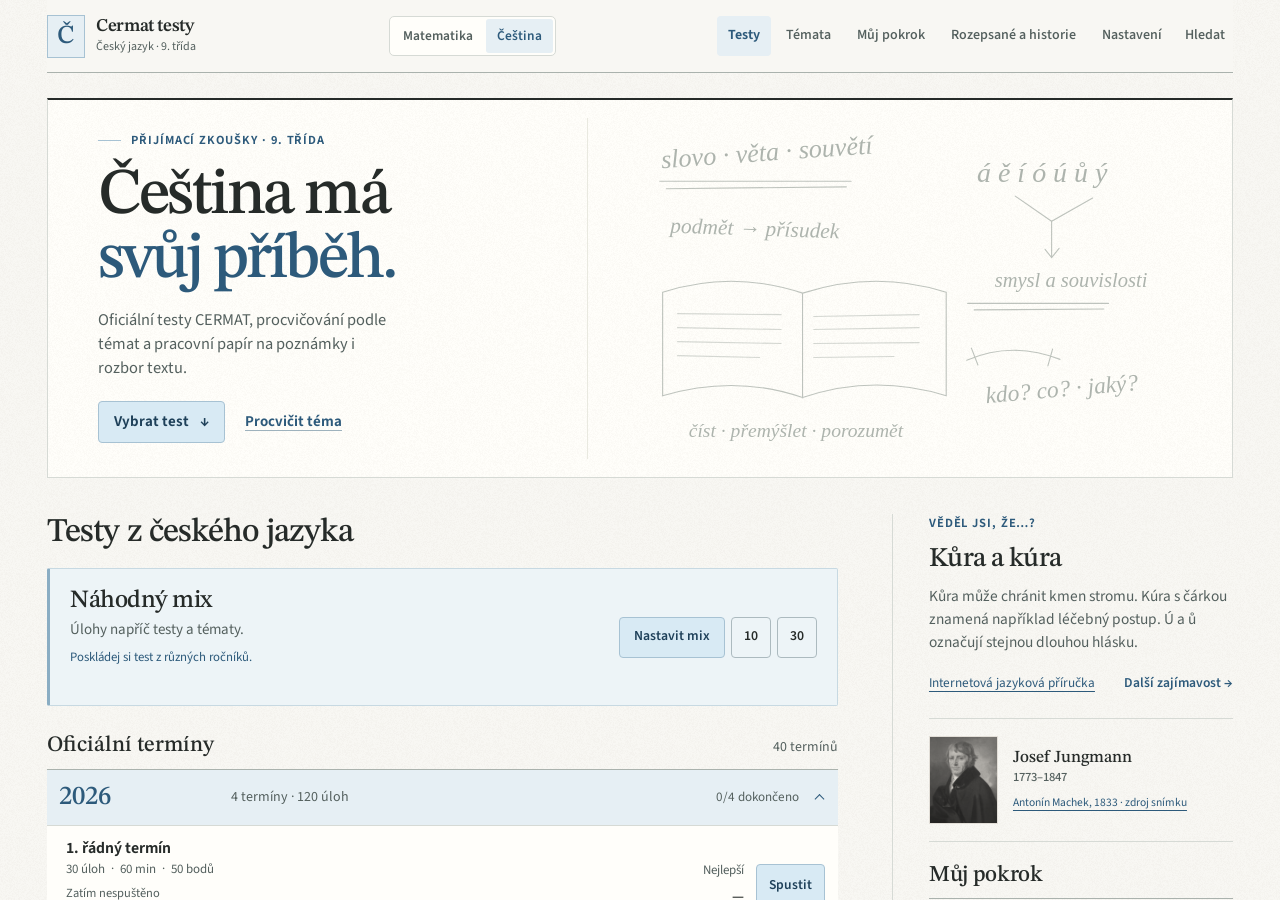
==== commit 1e4514ec: "Keep portraits and paper textures on the subject background Limit independently moving content to th" ====
--- a/cestina/index.html
+++ b/cestina/index.html
@@ -21,7 +21,7 @@
 <link rel="stylesheet" href="../styles/notebook.2eadef9a9056.css">
 <link rel="stylesheet" href="../subjects/subjects.css">
 <link rel="stylesheet" href="../styles/responsive.2e631f693052.css">
-<script defer src="../subjects/motion.js?v=962e8ef22e4d"></script>
+<script defer src="../subjects/motion.js?v=704018fdbdb9"></script>
 <script defer src="../subjects/bridge.js?v=70deba96ecca"></script>
 <link rel="stylesheet" href="../subjects/motion.css?v=66631fd7fe8b">
 </head>
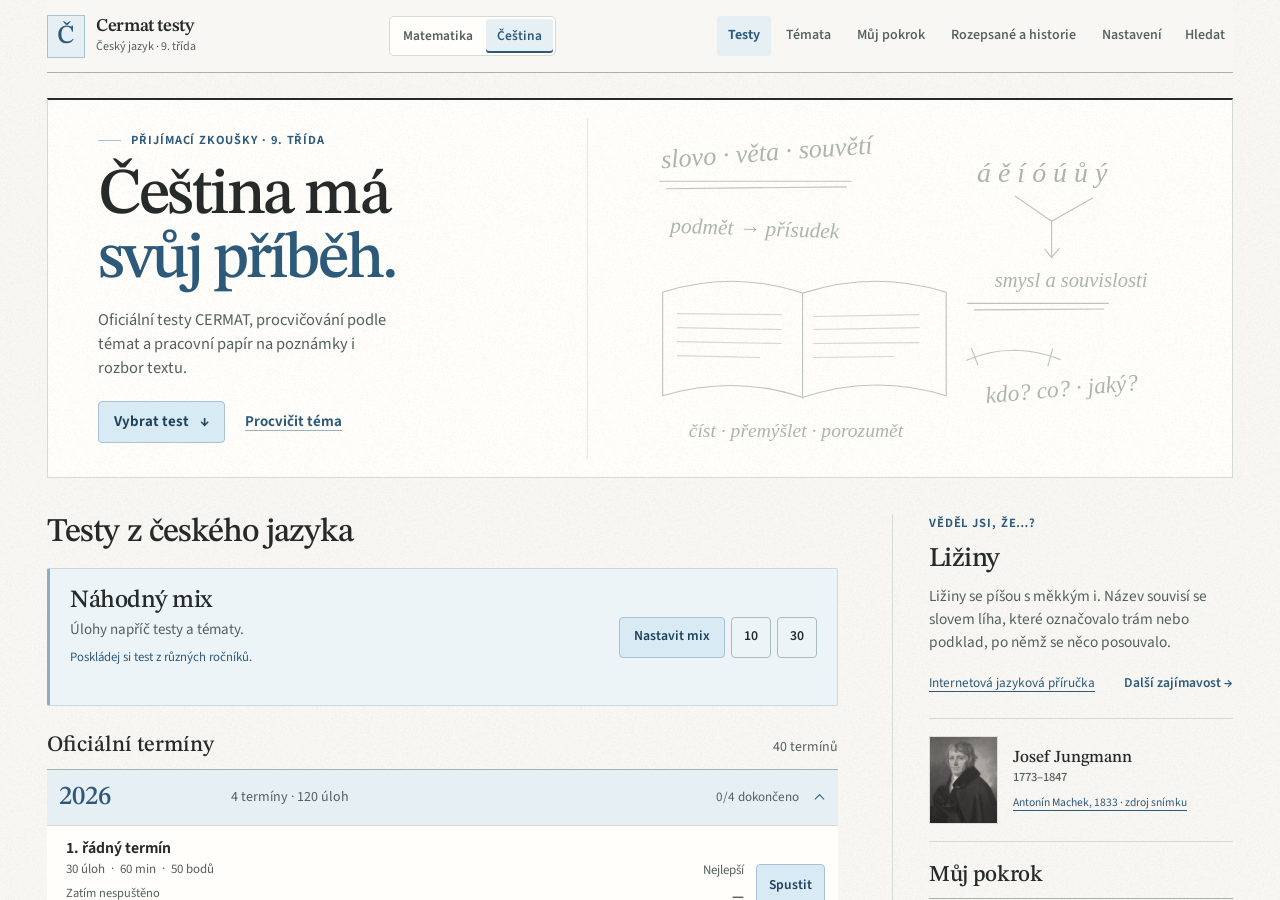
==== commit a5954dd7: "Give the active subject a visible sliding underline and a longer page transition" ====
--- a/cestina/index.html
+++ b/cestina/index.html
@@ -21,9 +21,9 @@
 <link rel="stylesheet" href="../styles/notebook.2eadef9a9056.css">
 <link rel="stylesheet" href="../subjects/subjects.css">
 <link rel="stylesheet" href="../styles/responsive.2e631f693052.css">
-<script defer src="../subjects/motion.js?v=704018fdbdb9"></script>
+<script defer src="../subjects/motion.js?v=41cb924e272c"></script>
 <script defer src="../subjects/bridge.js?v=70deba96ecca"></script>
-<link rel="stylesheet" href="../subjects/motion.css?v=66631fd7fe8b">
+<link rel="stylesheet" href="../subjects/motion.css?v=d45787fa0790">
 </head>
 <body>
   <main id="app"><section class="startup" aria-live="polite"><h1>CERMAT Čeština</h1><p>Načítám testy z češtiny…</p></section></main>
--- a/subjects/motion.css
+++ b/subjects/motion.css
@@ -4,6 +4,7 @@
   --motion-component: 340ms;
   --motion-disclosure: 380ms;
   --motion-page: 390ms;
+  --motion-subject: 520ms;
   --motion-progress: 540ms;
   --motion-entrance: 460ms;
   --motion-stagger: 40ms;
@@ -23,6 +24,7 @@
   position: absolute; top: 2px; left: 0; bottom: 2px;
   border-radius: 3px; background: var(--sel); pointer-events: none; z-index: -1;
   transform-origin: left center;
+  box-shadow: inset 0 -2px var(--ac);
 }
 .subject-switch[data-motion-ready] button[aria-pressed="true"],
 .subject-switch[data-motion-ready] button:hover { background: transparent; }
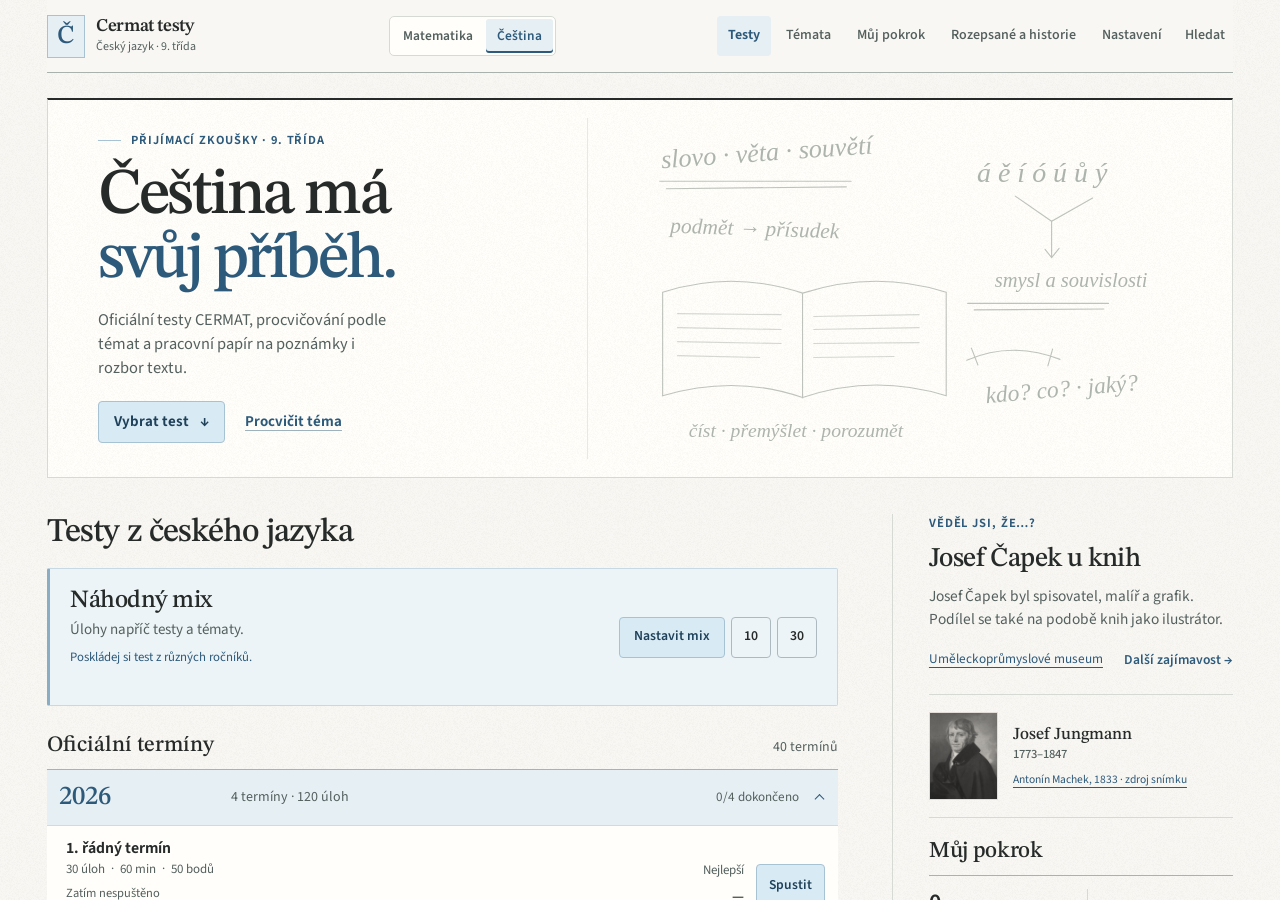
==== commit 81f323a5: "Refine the exam answer sheet and handwriting tools in both subjects" ====
--- a/cestina/index.html
+++ b/cestina/index.html
@@ -17,13 +17,15 @@
   <link rel="icon" type="image/png" sizes="32x32" href="./icons/favicon-32.png">
   <link rel="stylesheet" href="../styles/platform-base.140eb2cf598f.css">
   <link rel="stylesheet" href="./app.css">
-  <script type="module" src="./app.js?v=7a112202ff3a"></script>
+  <script type="module" src="./app.js?v=54d8aea6b0c2"></script>
 <link rel="stylesheet" href="../styles/notebook.2eadef9a9056.css">
 <link rel="stylesheet" href="../subjects/subjects.css">
 <link rel="stylesheet" href="../styles/responsive.2e631f693052.css">
 <script defer src="../subjects/motion.js?v=41cb924e272c"></script>
 <script defer src="../subjects/bridge.js?v=70deba96ecca"></script>
 <link rel="stylesheet" href="../subjects/motion.css?v=d45787fa0790">
+<link rel="stylesheet" href="../subjects/worksheet.css?v=44a236bea2e4">
+<script src="../subjects/worksheet.js?v=aac7a5f0548e"></script>
 </head>
 <body>
   <main id="app"><section class="startup" aria-live="polite"><h1>CERMAT Čeština</h1><p>Načítám testy z češtiny…</p></section></main>
--- a/subjects/worksheet.css
+++ b/subjects/worksheet.css
@@ -0,0 +1,136 @@
+/* The tools sit on the desk. Final answers sit on the paper. */
+.paperview { --ws-ink:#233b4c; --ws-blue:#295a80; --ws-line:#c8d2d6; --ws-wash:#e4eff6; --ws-paper:#fffefa; }
+.paperview .worksheet-tools { overflow:visible; max-block-size:none; padding:8px 0; }
+.worksheet-tools .ws-icon,.ws-answer-heading .ws-icon { width:20px;height:20px;flex:none; }
+.paperview .worksheet-tools .tool-primary { position:relative;display:flex;flex-wrap:wrap;align-items:center;justify-content:space-between;gap:6px 12px;max-width:none; }
+.ws-rail,.ws-utilities,.ws-rail .tool-actions,.ws-utilities .zoom-controls {display:flex;align-items:center;min-width:0;}
+.ws-rail {gap:2px;}
+.ws-utilities {gap:10px;}
+.ws-rail .ws-tool,.ws-rail .ws-more,.ws-utilities .instrument-options > summary,.ws-rail .tool-actions button {
+  --ws-active:#dceaf3; display:inline-flex;align-items:center;justify-content:center;gap:6px;flex:none;
+  margin:0;border:1px solid transparent;border-radius:5px;padding:0 8px;min-height:40px;min-width:38px;
+  font-family:inherit;line-height:1.1;font-size:.78rem;font-weight:600;
+  color:var(--ws-ink);background:transparent;cursor:pointer;box-shadow:none;
+  touch-action:manipulation;transition:background-color 150ms ease,border-color 150ms ease,color 150ms ease;
+}
+.ws-rail .ws-tool[aria-pressed=true],.ws-rail .ws-current,.ws-utilities details[open]>summary {
+  color:var(--ws-blue);background:var(--ws-active);border-color:#abc5d7;box-shadow:inset 0 -2px 0 #6088a6;
+}
+.ws-rail .tool-actions,.ws-utilities .zoom-controls {gap:0;border-inline-start:1px solid var(--ws-line);padding-inline-start:5px;margin-inline-start:3px;}
+.ws-rail .tool-actions button {padding:0;width:36px;min-width:36px;}
+.ws-rail .tool-actions button:disabled {opacity:.32;cursor:default;}
+.ws-rail .ws-more {position:relative;max-width:12rem;padding:0 8px;}
+.worksheet-tools .ws-rail .ws-more > span {display:inline;margin:0;font:inherit;color:inherit;}
+.ws-more select {position:absolute;inset:0;width:100%;height:100%!important;opacity:0;cursor:pointer;}
+.ws-more:focus-within,.ws-tool:focus-visible,.ws-utilities summary:focus-visible {outline:2px solid var(--ws-blue);outline-offset:2px;}
+.ws-utilities .instrument-options {position:static;margin:0;padding:0;}
+.ws-utilities .instrument-options > summary {list-style:none;}
+.ws-utilities summary::-webkit-details-marker {display:none;}
+.ws-utilities .zoom-controls button {min-width:32px;min-height:38px;background:transparent;border:0;box-shadow:none;}
+.ws-utilities .zoom-controls #paper-zoom {padding-inline:5px;min-width:44px;font-size:.76rem;font-variant-numeric:tabular-nums;}
+.ws-utilities .jump-label,.ws-utilities .question-picker {display:flex;align-items:center;min-width:0;margin:0;}
+.worksheet-tools .ws-utilities label.jump-label>span,.worksheet-tools .ws-utilities label.question-picker>span {display:none;}
+.worksheet-tools .ws-utilities :is(.jump-label,.question-picker)>select {width:auto;max-width:14em;min-width:0;height:38px;min-height:38px;margin:0;border-color:var(--ws-line);background-color:var(--ws-paper);}
+.ws-utilities .ws-panel {position:absolute;top:calc(100% + 7px);right:0;z-index:4;width:min(27rem,calc(100vw - 32px));max-height:min(54vh,28rem);overflow:auto;overscroll-behavior:contain;padding:14px 16px;background:var(--ws-paper);border:1px solid var(--ws-line);border-radius:6px;box-shadow:0 7px 22px #253a481c;}
+.ws-panel .instrument-fields {margin:0;gap:8px 14px;}
+.ws-panel .instrument-fields :is(label,input,select) {font-size:.83rem;}
+.ws-panel .selection-actions {margin-top:10px;}
+.ws-panel .instrument-scale {margin-bottom:0;}
+.worksheet-tools:not(.ws-instructions) .instrument-hint {position:absolute;width:1px;height:1px;min-height:0;overflow:hidden;clip-path:inset(50%);padding:0;margin:0;}
+.worksheet-tools.ws-instructions .instrument-hint {margin-top:6px;margin-inline:0;min-height:22px;font-size:.78rem;}
+@media (hover:hover) {
+  .ws-rail button:not(:disabled,[aria-pressed=true]):hover,.ws-rail .ws-more:not(.ws-current):hover,.ws-utilities summary:hover {background:#e9eded;}
+}
+.ws-rail button:active:not(:disabled),.ws-utilities summary:active {background:#d8e5ec;}
+.paperview .final-answers {display:block;padding:0 clamp(14px,3vw,34px) 12px;color:var(--ws-ink);background:var(--ws-paper);border-top:2px solid #aac2d0;}
+.paperview .final-answers:empty {display:none;}
+.paperview .ws-answer-heading {display:flex;align-items:center;gap:9px;margin:0;padding:15px 0 11px;color:var(--ws-blue);font-family:var(--display,Georgia,serif);font-weight:600;font-size:1.16rem;letter-spacing:0;line-height:1.25;}
+.ws-answer-heading .ws-icon {width:18px;height:18px;}
+.paperview .final-answers :is(.final-short,.final-choice,.final-series,.cz-answer) {margin:0;padding:12px 0;border:0;border-top:1px solid #d5dedf;min-inline-size:0;}
+.paperview .final-short {display:grid;grid-template-columns:minmax(5em,auto) minmax(0,1fr);align-items:center;gap:10px 20px;}
+.paperview .final-short > label,.final-answers .ws-question {font-weight:650;font-size:.86rem;color:var(--ws-ink);line-height:1.3;margin:0;}
+.final-answers .ws-points {font-weight:400;color:#526773;font-size:.77rem;margin-inline-start:8px;}
+.paperview .final-answers :is(.final-short input[type=text],textarea,.part-answer select) {color:var(--ws-ink);border:1px solid var(--ws-line);border-bottom:2px solid #9cb3c0;background:#fbfcfa;border-radius:4px;margin:0;min-width:0;max-width:100%;box-shadow:none;padding:8px 11px;line-height:1.45;font-size:1rem;transition:background-color 170ms,border-color 170ms,box-shadow 170ms;}
+.paperview .final-short input[type=text] {width:min(100%,clamp(14ch,var(--ws-entry-width,14ch),44ch));height:44px;min-height:44px;font-variant-numeric:tabular-nums;}
+.paperview .final-answers textarea {width:100%;max-height:14em;min-height:44px;resize:vertical;}
+@supports(field-sizing:content){.paperview .final-answers textarea {field-sizing:content;}}
+.paperview .final-answers textarea.ws-long {min-height:5.5em;max-width:52em;}
+.paperview .final-answers textarea.ws-part {max-width:38em;}
+.paperview .final-answers .part-answer select {width:100%;max-width:16em;min-height:44px;}
+.paperview .final-answers :is(input[type=text],textarea,select)::placeholder {color:#657681;font-size:.88rem;}
+.paperview .final-answers :is(input[type=text],textarea,select):focus {outline:2px solid transparent;border-color:#587e99;background:#fff;box-shadow:0 0 0 3px #aecbdd80;}
+.paperview .final-choice,.paperview .final-series {display:flow-root;}
+.paperview .final-answers :is(.final-choice,.final-series)>legend {float:left;width:100%;padding:0;margin:0 0 8px;}
+.paperview .final-answers :is(.opts,.answer-inline) {display:flex;flex-wrap:wrap;align-items:stretch;gap:6px;margin:0;clear:both;}
+.paperview .final-answers .po {position:relative;display:inline-flex;flex:0 0 auto;align-items:center;justify-content:center;gap:9px;margin:0;padding:0 9px;min-width:44px;min-height:44px;color:var(--ws-ink);background:#fffefa;border:1px solid var(--ws-line);border-radius:5px;transition:background-color 140ms,border-color 140ms,box-shadow 140ms;}
+.paperview .final-answers .po .bub {width:auto;height:auto;min-width:1em;padding:0;border:0;background:none;color:inherit;font-weight:650;font-size:.9rem;}
+.paperview .final-answers .po:has(.bub + span) {flex:1 1 12em;justify-content:flex-start;padding:7px 12px;}
+.paperview .final-answers .po:has(.bub + span) .bub {border-right:1px solid var(--ws-line);padding-right:9px;}
+.paperview .final-answers .po:has(input:checked) {color:#174c73;background:#deecf5;border-color:#6890ad;box-shadow:inset 0 -2px 0 #6890ad;}
+.paperview .final-answers .po:has(input:focus-visible) {outline:2px solid #467593;outline-offset:2px;}
+.paperview .final-answers .tfp {width:100%;clear:both;}
+.paperview .final-answers .tfp td:not(:first-child) {padding:0;}
+.final-series .ws-mark {display:grid;place-items:center;min-height:44px;min-width:44px;margin:0;cursor:pointer;}
+.paperview .cz-answer {position:relative;}
+.paperview .cz-answer legend {margin:0 0 9px;padding:0;padding-right:5rem;}
+.paperview .cz-answer .clear-answer {position:absolute;inset-inline-end:0;top:4px;min-height:34px;margin:0;padding:3px 0 3px 8px;font-size:.73rem;}
+.cz-answer .clear-answer:disabled {visibility:hidden;}
+.paperview .cz-answer .part-answer {grid-template-columns:minmax(3.1em,auto) minmax(0,1fr);gap:10px;margin:6px 0;}
+.paperview .cz-answer .part-answer>label,.paperview .cz-answer .ws-part-label {font-size:.82rem;font-variant-numeric:tabular-nums;color:var(--ws-ink);font-weight:600;}
+.paperview .construction-note {margin:8px 0;line-height:1.5;}
+.ws-note {margin:auto;width:min(26rem,calc(100% - 24px));max-height:calc(100dvh - var(--ws-keyboard,0px) - 24px);inset-block-end:var(--ws-keyboard,0px);overflow:auto;padding:clamp(16px,4vw,25px);background:#fffefa;color:#233b4c;border:1px solid #aebfc7;border-radius:8px;box-shadow:0 14px 40px #253a482c;}
+.ws-note::backdrop {background:#1e2d3a52;}
+.ws-note h2 {margin:0 0 12px;font-family:var(--display,Georgia,serif);font-size:1.4rem;}
+.ws-note label {margin-bottom:4px;font-size:.83rem;}
+.ws-note textarea {width:100%;resize:vertical;min-height:5em;border:1px solid #9cb3c0;background:white;font:inherit;font-size:16px;line-height:1.5;padding:8px 10px;}
+.ws-note textarea:focus {outline:2px solid #96b7cc;outline-offset:1px;}
+.ws-note-actions,.ws-presets {display:flex;align-items:center;flex-wrap:wrap;gap:8px;}
+.ws-note-actions {justify-content:flex-end;margin-top:14px;}
+.ws-note-actions button {min-height:42px;font-size:.84rem;}
+.ws-note-actions .ws-delete {margin-right:auto;color:#843f36;}
+.ws-presets:not(:empty) {margin-top:8px;}
+.ws-presets button {padding:4px 8px;font-size:.8rem;}
+main.paperview {padding-bottom:calc(80px + env(safe-area-inset-bottom,0px) + var(--ws-keyboard,0px));}
+body:has(.paperview) #mk {bottom:var(--ws-keyboard,0px);}
+@media (max-width:1000px) {
+  .ws-rail .ws-tool {padding-inline:7px;}
+  .ws-utilities {gap:5px;}
+}
+@media (max-width:760px) {
+  .paperview .worksheet-tools {padding:5px 0;}
+  .paperview .worksheet-tools .tool-primary {display:grid;grid-template-columns:minmax(0,1fr);gap:3px;}
+  .ws-rail {justify-content:space-between;gap:1px;}
+  .ws-rail .ws-tool,.ws-rail .ws-more {flex:1 1 0;min-width:0;min-height:44px;padding:3px 2px;flex-direction:column;gap:3px;}
+  .ws-rail .ws-tool span,.worksheet-tools .ws-rail .ws-more > span {font-size:.64rem;line-height:1.1;}
+  .ws-rail .ws-more.ws-current {flex:1.65 1 0;text-align:center;}
+  .ws-rail .tool-actions {padding-left:2px;gap:0;flex:none;}
+  .ws-rail .tool-actions button {width:34px;min-width:34px;min-height:44px;}
+  .ws-utilities {width:100%;justify-content:flex-start;}
+  .ws-utilities .zoom-controls {margin-inline-start:auto;}
+  .ws-utilities .instrument-options>summary {min-height:40px;gap:5px;font-size:.76rem;padding-inline:5px;}
+  .ws-utilities .ws-panel {right:auto;left:0;}
+  .ws-utilities .zoom-controls button {min-height:40px;}
+  .worksheet-tools .ws-utilities :is(.jump-label,.question-picker)>select {max-width:min(38vw,15em);height:40px;font-size:.78rem;}
+  .paperview .workspace-top {display:grid;grid-template-columns:auto minmax(0,1fr) auto;grid-template-areas:"title title timer" "back switch finish";align-items:center;gap:4px;padding:6px 0;min-height:0;}
+  .paperview .workspace-top .workspace-title {grid-area:title;min-width:0;line-height:1.25;}
+  .paperview .workspace-top .workspace-title strong {line-height:1.25;}
+  .paperview .workspace-top #timer {grid-area:timer;justify-self:end;margin:0;font-size:.68rem;}
+  .paperview .workspace-top > button:first-child {grid-area:back;}
+  .paperview .workspace-top > button.p {grid-area:finish;}
+  .paperview .workspace-top > .subject-switch {grid-area:switch;justify-self:center;margin:0;}
+  .paperview .workspace-top > button,.paperview .workspace-top .subject-switch button {font-size:.73rem;padding-inline:7px;min-height:40px;}
+  .paperview .workspace-introduction {margin-block:9px;}
+  .paperview .final-short input[type=text] {width:100%;}
+  .paperview .ws-answer-heading {font-size:1.06rem;padding:12px 0 9px;}
+  .paperview .final-answers .po:has(.bub + span) {flex-basis:9em;}
+}
+@media (min-width:761px) and (max-width:1180px) {
+  .ws-rail .ws-tool {flex-direction:column;gap:3px;font-size:.67rem;}
+}
+@media (max-height:540px) {
+  .paperview .workspace-top,.paperview .worksheet-tools {position:relative;top:auto!important;}
+  .ws-utilities .ws-panel {max-height:55dvh;}
+}
+@media (prefers-reduced-motion:reduce) {
+  .ws-rail button,.ws-utilities summary,.paperview .final-answers :is(input,label,textarea,select) {transition:none;}
+}
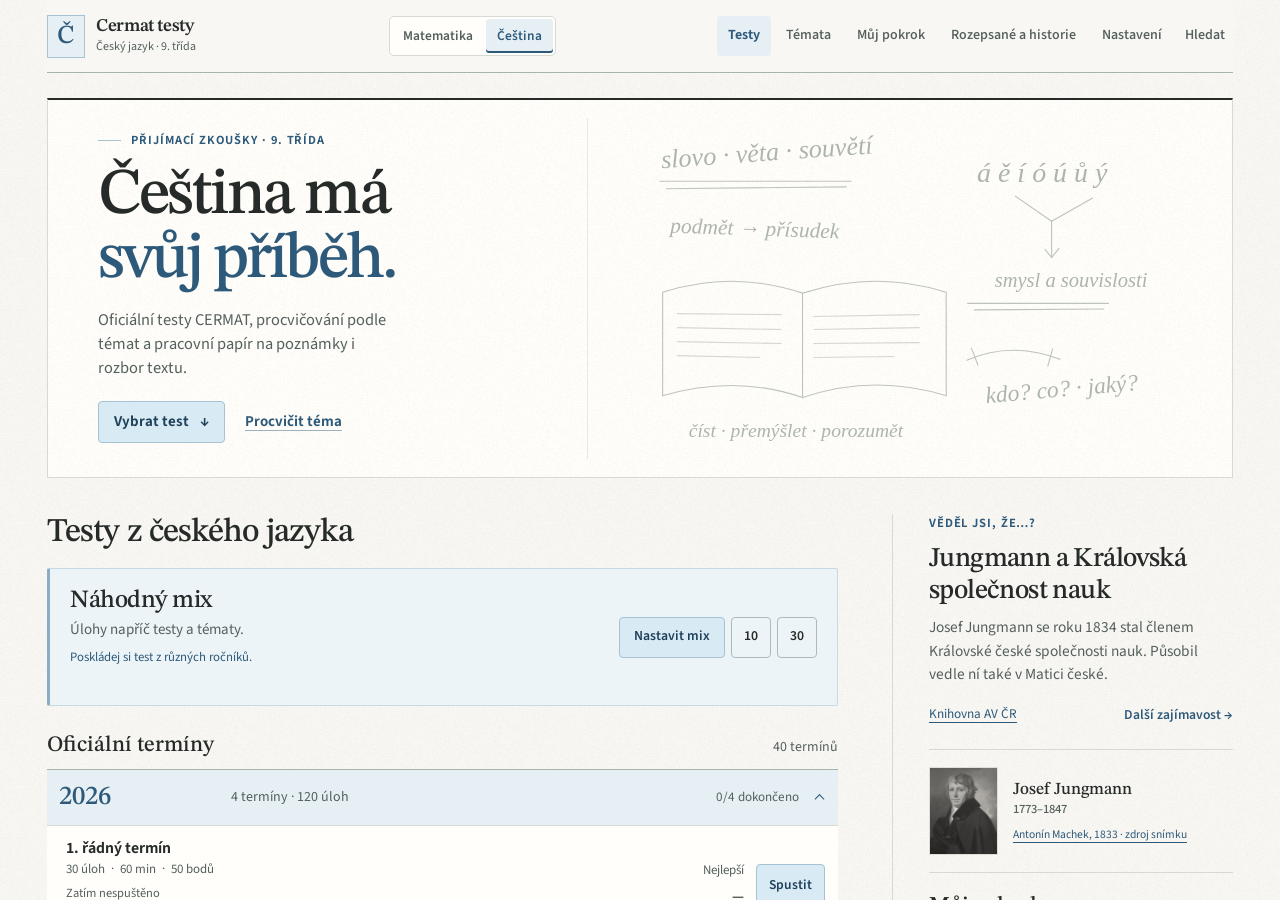
==== commit 2c26c1f6: "Implement the academic worksheet design and per-attempt question overview" ====
--- a/cestina/index.html
+++ b/cestina/index.html
@@ -17,7 +17,7 @@
   <link rel="icon" type="image/png" sizes="32x32" href="./icons/favicon-32.png">
   <link rel="stylesheet" href="../styles/platform-base.140eb2cf598f.css">
   <link rel="stylesheet" href="./app.css">
-  <script type="module" src="./app.js?v=54d8aea6b0c2"></script>
+  <script type="module" src="./app.js?v=4227b9dc6f24"></script>
 <link rel="stylesheet" href="../styles/notebook.2eadef9a9056.css">
 <link rel="stylesheet" href="../subjects/subjects.css">
 <link rel="stylesheet" href="../styles/responsive.2e631f693052.css">
@@ -26,7 +26,8 @@
 <link rel="stylesheet" href="../subjects/motion.css?v=d45787fa0790">
 <link rel="stylesheet" href="../subjects/worksheet.css?v=44a236bea2e4">
 <script src="../subjects/worksheet.js?v=aac7a5f0548e"></script>
-</head>
+<link rel="stylesheet" href="../subjects/folio.css?v=3be1e76515c9">
+<script src="../subjects/folio.js?v=206529df161c"></script></head>
 <body>
   <main id="app"><section class="startup" aria-live="polite"><h1>CERMAT Čeština</h1><p>Načítám testy z češtiny…</p></section></main>
   <noscript><p>Pro práci s aplikací povol JavaScript v prohlížeči.</p></noscript>
--- a/subjects/folio.css
+++ b/subjects/folio.css
@@ -0,0 +1,58 @@
+body:has(.folio-columns){background:#f5f2ed url("../assets/paper-grain.60a3ea610bc1.webp") repeat;background-size:320px;color:#252d31}
+main.paperview:has(.folio-columns){max-width:1600px;padding-inline:clamp(12px,2vw,36px)}
+.paperview:has(.folio-columns) .workspace-top{display:grid;grid-template-columns:auto minmax(0,1fr) auto auto auto;grid-template-areas:"brand switch links links links" "back title save timer finish";column-gap:clamp(10px,1.4vw,24px);row-gap:0;align-items:center;padding:0 0 12px;background:#f7f5f0;min-height:0;border:0}
+.folio-brand{grid-area:brand;display:flex;align-items:center;gap:9px;font:600 clamp(1.15rem,2vw,1.65rem)/1.1 var(--display,Georgia,serif);padding-block:13px}
+.folio-monogram{border-radius:4px;background:#d7eaf4;color:#245879;padding:4px 8px}
+.workspace-top:has(.folio-brand) .subject-switch{grid-area:switch;justify-self:start;margin:0}
+.folio-links{grid-area:links;display:flex;justify-content:end;gap:12px}
+.folio-links button,.workspace-top:has(.folio-brand)>button:first-child{background:none;border:0;box-shadow:none;font-family:var(--display,Georgia,serif);font-size:1rem}
+.workspace-top:has(.folio-brand)>button:first-child{grid-area:back;color:#265d80;padding-left:0;border-right:1px solid #d3d2ca;border-radius:0;text-align:start}
+.workspace-top:has(.folio-brand) .workspace-title{grid-area:title;display:grid;gap:2px;min-width:0}
+.workspace-top:has(.folio-brand) .workspace-title strong{font:600 clamp(1.15rem,2vw,2rem)/1.1 var(--display,Georgia,serif);color:#242d31}
+.folio-subtitle,.folio-save{font-size:.83rem;color:#54616a}
+.folio-save{grid-area:save}.workspace-top:has(.folio-brand) #timer{grid-area:timer;font-size:1rem;color:#25313b}
+.workspace-top:has(.folio-brand)>button.p{grid-area:finish;background:#215e87;border:1px solid #184d70;color:white;padding-inline:18px;font-weight:650}
+.folio-columns{display:grid;grid-template-columns:minmax(0,1fr) clamp(230px,22%,330px);gap:clamp(15px,2vw,30px);align-items:start;margin-top:14px}
+.folio-desk{min-width:0}
+.folio-desk .worksheet-tools{margin:0 auto -12px;width:fit-content;max-width:calc(100% - 16px);padding:5px 7px;background:#fffefa;border:1px solid #d6d5d0;border-radius:9px;box-shadow:0 3px 10px #302e291a;z-index:50}
+.folio-desk .worksheet-tools .tool-primary{justify-content:center}
+.folio-desk .tool-actions{border:0;border-right:1px solid #d4d6d4;padding:0 5px 0 0;margin:0}
+.folio-desk .ws-tool[aria-pressed=true]{background:#dfedf5;border-color:#b9d3e1;color:#205877;box-shadow:none}
+.folio-desk .ws-utilities :is(.folio-color,.folio-width){display:inline-flex;align-items:center;margin:0;padding:2px 4px;font-size:0}
+.folio-color input[type=color]{appearance:none;width:30px;height:30px;margin:0;padding:2px;border:1px solid #bcc9d0;border-radius:50%;background:white;cursor:pointer}
+.folio-color input::-webkit-color-swatch-wrapper{padding:0}.folio-color input::-webkit-color-swatch{border:0;border-radius:50%}
+.folio-width select,.folio-width input[type=range]{width:68px;min-width:0;margin:0;font-size:.77rem;accent-color:#326783}
+.folio-desk .ws-panel .workspace-introduction{display:block;margin:.6em 0 0}.folio-desk .ws-panel .workspace-introduction span{display:block}
+.folio-desk .exam-paper-stack{max-width:none;margin:0;gap:22px}
+.folio-desk .exam-page{margin:0 0 22px;padding:clamp(23px,3vw,48px) clamp(14px,3.6vw,56px) 18px;background:#fff;border:1px solid #e5e2dc;border-radius:2px;box-shadow:0 4px 18px #34342a12}
+.folio-desk .exam-page-heading{align-items:center;padding:2px 0 12px;margin:0;border-bottom:1px solid #e0e2df}
+.folio-desk .exam-page-heading h2{font:600 1.18rem/1.25 var(--display,Georgia,serif);color:#2c3537}
+.folio-desk .paper-surface{border:0;box-shadow:none;background:white}
+.folio-desk .study-paper-svg>rect:first-of-type{fill:white}
+.folio-desk .final-answers{margin:0;padding:2px 0 8px;border:0;border-top:1px solid #cdd8dc;background:white}
+.folio-desk .final-short input[type=text],.folio-desk .final-answers textarea{background:white;border:1px solid #adbcc6;border-radius:4px}
+.folio-overview{position:sticky;top:var(--folio-offset,148px);max-height:calc(100dvh - var(--folio-offset,148px) - 12px);overflow:auto;padding:clamp(14px,1.6vw,24px);background:#fffefa;border:1px solid #dbd9d2;border-radius:8px;box-shadow:0 3px 12px #3030230d}
+.folio-overview summary{cursor:pointer;font:600 1.45rem/1.2 var(--display,Georgia,serif);list-style:none}
+.folio-overview summary::-webkit-details-marker{display:none}.folio-count{display:block;font:400 1rem/1.5 var(--display,Georgia,serif);color:#586168;margin-top:5px}
+.folio-overview progress{display:block;width:100%;height:6px;appearance:none;border:0;border-radius:4px;background:#e6e8e7;margin:11px 0 19px}
+.folio-overview progress::-webkit-progress-bar{background:#e6e8e7;border-radius:4px}.folio-overview progress::-webkit-progress-value{background:#326b93;border-radius:4px}.folio-overview progress::-moz-progress-bar{background:#326b93}
+.folio-numbers{display:grid;grid-template-columns:repeat(5,minmax(0,1fr));gap:6px}
+.folio-numbers button{position:relative;min-width:0;min-height:39px;padding:4px 0;font:600 .94rem/1.15 var(--display,Georgia,serif);border:1px solid #c9cecf;background:white;color:#263238;border-radius:5px}
+.folio-numbers .done{background:#d7eaf4}.folio-numbers .done:before{content:'✓';position:absolute;top:1px;left:2px;font:9px sans-serif}.folio-numbers .marked:after{content:'⚑';position:absolute;right:1px;top:0;font:11px sans-serif;color:#285f82}
+.folio-numbers [aria-current=step]{border:2px solid #285e84;text-decoration:underline;text-underline-offset:3px}
+.folio-legend{margin:18px 0 9px;padding-top:12px;border-top:1px solid #deded8;font-size:.77rem;color:#54636c}
+.folio-mark{background:none;color:#215b81;border:0;padding:6px 0;box-shadow:none;text-align:left}
+.folio-desk .cz-paper-scroll{margin:0}.folio-desk .cz-paper-inner{max-width:none}
+@media(min-width:961px){.folio-overview details:not([open]) summary:after{content:' ▾'}.folio-desk .ws-tool,.folio-desk .ws-more{padding-inline:5px}.folio-desk .ws-utilities{gap:4px}}
+@media(max-width:960px){.folio-columns{display:flex;flex-direction:column;gap:9px;margin-top:4px}.folio-overview{order:-1;position:relative;top:auto;width:100%;padding:8px 12px;max-height:none}.folio-overview summary{display:flex;align-items:center;gap:10px;font-size:1.05rem}.folio-count{margin:0 0 0 auto;font:400 .77rem/1.4 inherit;font-family:inherit;font-size:.77rem}.folio-overview summary:after{content:'⌄';font-size:1em}.folio-overview details[open] summary:after{transform:rotate(180deg)}.folio-numbers{grid-template-columns:repeat(auto-fit,minmax(44px,1fr))}.folio-desk{width:100%}.folio-links{gap:0}}
+@media(max-width:760px){.paperview:has(.folio-columns) .workspace-top{grid-template-columns:minmax(0,1fr) auto auto;grid-template-areas:"brand switch switch" "title title title" "back timer finish" "save save save";gap:3px 6px;padding:3px 0}.folio-brand{font-size:1.1rem;padding:0}.folio-brand .folio-monogram{font-size:1rem}.workspace-top:has(.folio-brand) .subject-switch{justify-self:end}.folio-links{display:none}.workspace-top:has(.folio-brand) .workspace-title strong{font-size:1.13rem}.folio-subtitle,.folio-save{font-size:.73rem}.workspace-top:has(.folio-brand)>button:first-child{font-size:.85rem;border:0}.workspace-top:has(.folio-brand) #timer{font-size:.76rem}.workspace-top:has(.folio-brand)>button.p{padding-inline:10px}.folio-desk .worksheet-tools{width:100%;max-width:100%;margin-bottom:-5px;padding:3px}.folio-desk .ws-utilities{justify-content:space-between;gap:0}.folio-desk .ws-panel{left:0;right:auto}.folio-desk .exam-page{padding:18px 10px 10px}.folio-desk .ws-rail .tool-actions{padding-right:2px}.folio-desk .ws-utilities .zoom-controls{margin-left:0}.folio-desk .exam-page-heading h2{font-size:1rem}}
+@media(max-height:560px){.folio-overview{position:static;max-height:none}}
+@media(hover:hover){.folio-numbers button:hover,.folio-mark:hover{background:#edf5fa}}
+@media(prefers-reduced-motion:no-preference){.folio-numbers button,.folio-mark{transition:background-color .18s,border-color .18s,transform .15s}.folio-numbers button:active,.folio-mark:active{transform:translateY(1px)}}
+body:has(.folio-columns){background-image:linear-gradient(#f6f3edc9,#f6f3edc9),url("../assets/paper-grain.60a3ea610bc1.webp")}
+.folio-desk .exam-page-heading h2{display:flex;align-items:baseline;gap:12px;flex-wrap:wrap;font-variant:small-caps;font-size:1.45rem}
+.folio-page-label{font:400 .88rem/1.3 var(--display,Georgia,serif);font-variant:normal;color:#5c676b}
+.folio-desk .folio-width select{width:84px}.folio-desk .folio-construction{display:flex;align-items:center;gap:8px;font-size:.9rem}.folio-construction input{width:18px;height:18px}
+@media(max-width:960px) and (min-height:561px){.folio-overview{position:sticky;top:var(--folio-header);z-index:52;max-height:48dvh;overflow:auto}.folio-desk .worksheet-tools{top:calc(var(--folio-header) + var(--folio-strip))!important}}
+@media(max-width:760px){.folio-desk .folio-width select{width:74px}.folio-desk .exam-page-heading h2{font-size:1.13rem;gap:6px}}
+.folio-desk .worksheet-tools .folio-width select{width:81px;padding-left:5px;padding-right:16px;font-size:.76rem}
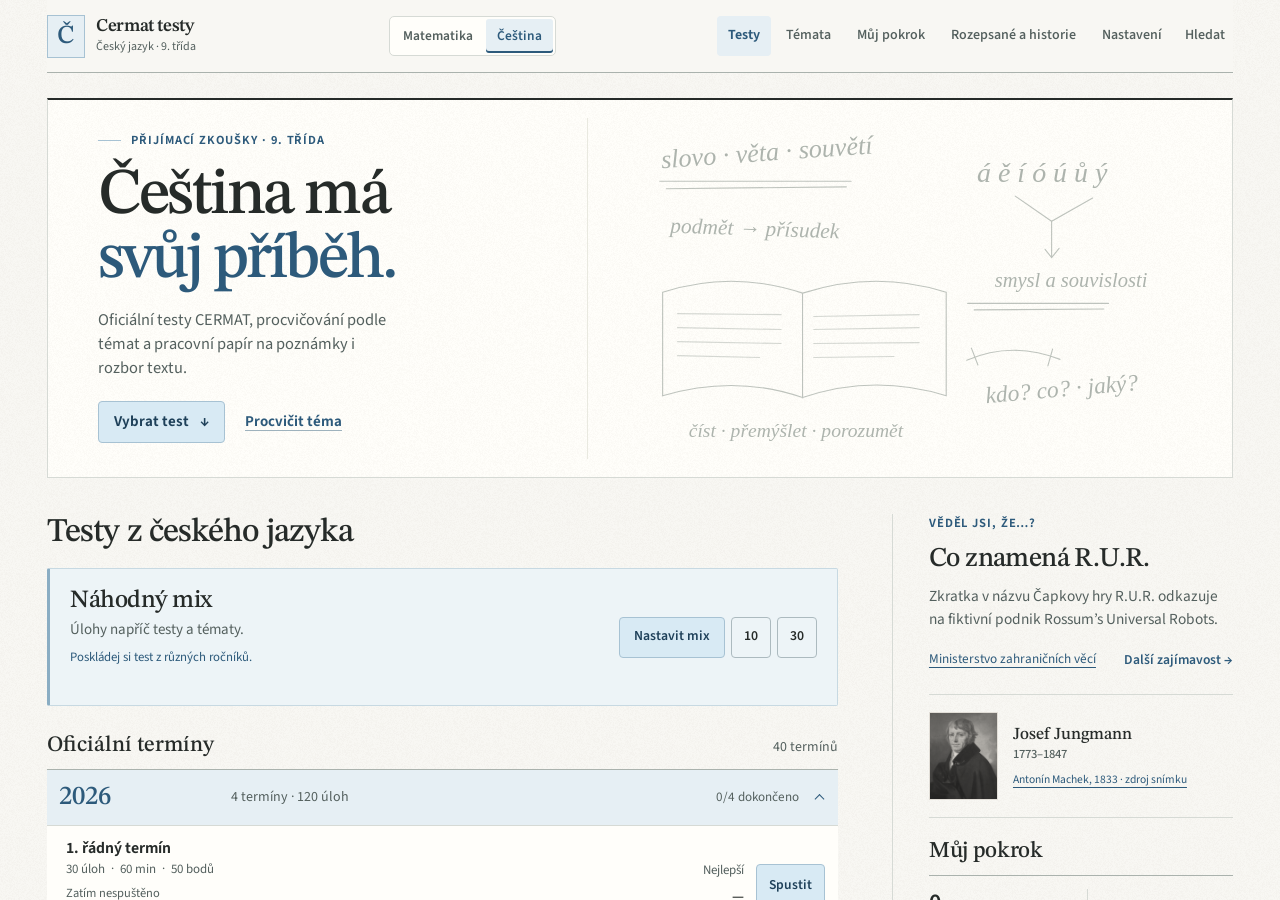
==== commit 5da12d11: "Keep instrument controls within narrow WebKit viewports" ====
--- a/cestina/index.html
+++ b/cestina/index.html
@@ -26,8 +26,8 @@
 <link rel="stylesheet" href="../subjects/motion.css?v=d45787fa0790">
 <link rel="stylesheet" href="../subjects/worksheet.css?v=44a236bea2e4">
 <script src="../subjects/worksheet.js?v=aac7a5f0548e"></script>
-<link rel="stylesheet" href="../subjects/folio.css?v=3be1e76515c9">
-<script src="../subjects/folio.js?v=206529df161c"></script></head>
+<link rel="stylesheet" href="../subjects/folio.css?v=f695a29de877">
+<script src="../subjects/folio.js?v=734fe211264a"></script></head>
 <body>
   <main id="app"><section class="startup" aria-live="polite"><h1>CERMAT Čeština</h1><p>Načítám testy z češtiny…</p></section></main>
   <noscript><p>Pro práci s aplikací povol JavaScript v prohlížeči.</p></noscript>
--- a/subjects/folio.css
+++ b/subjects/folio.css
@@ -56,3 +56,9 @@
 @media(max-width:960px) and (min-height:561px){.folio-overview{position:sticky;top:var(--folio-header);z-index:52;max-height:48dvh;overflow:auto}.folio-desk .worksheet-tools{top:calc(var(--folio-header) + var(--folio-strip))!important}}
 @media(max-width:760px){.folio-desk .folio-width select{width:74px}.folio-desk .exam-page-heading h2{font-size:1.13rem;gap:6px}}
 .folio-desk .worksheet-tools .folio-width select{width:81px;padding-left:5px;padding-right:16px;font-size:.76rem}
+.folio-desk .instrument-options:not([open])>.ws-panel,.folio-overview details:not([open])>:not(summary){display:none}
+.folio-desk .instrument-options[open]>.ws-panel{translate:var(--folio-panel-shift,0px) 0}
+.folio-desk .ws-more{overflow:hidden}
+.folio-desk .ws-rail .ws-more select{min-inline-size:0;max-inline-size:100%}
+.folio-desk .final-series .tfp :is(td,th):not(:first-child){width:46px;min-width:46px}
+@media(max-width:360px){.folio-desk .ws-rail .ws-tool span{font-size:.58rem}.folio-brand{gap:5px;font-size:.95rem}}
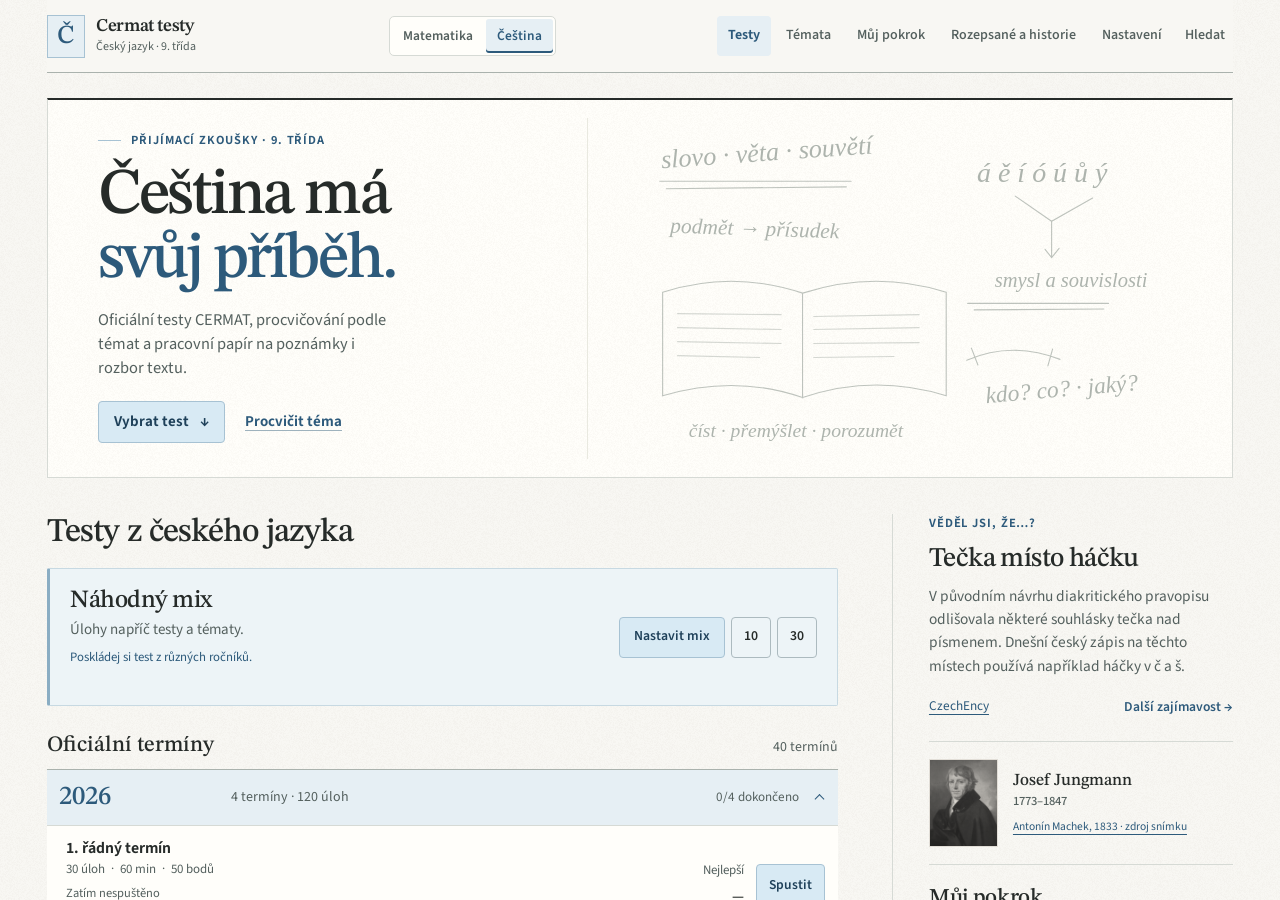
==== commit 7992a13d: "Isolate Czech practice tasks and filter listed-word exercises" ====
--- a/cestina/index.html
+++ b/cestina/index.html
@@ -17,7 +17,7 @@
   <link rel="icon" type="image/png" sizes="32x32" href="./icons/favicon-32.png">
   <link rel="stylesheet" href="../styles/platform-base.140eb2cf598f.css">
   <link rel="stylesheet" href="./app.css">
-  <script type="module" src="./app.js?v=4227b9dc6f24"></script>
+  <script type="module" src="./app.js?v=8bc7456f5f43"></script>
 <link rel="stylesheet" href="../styles/notebook.2eadef9a9056.css">
 <link rel="stylesheet" href="../subjects/subjects.css">
 <link rel="stylesheet" href="../styles/responsive.2e631f693052.css">
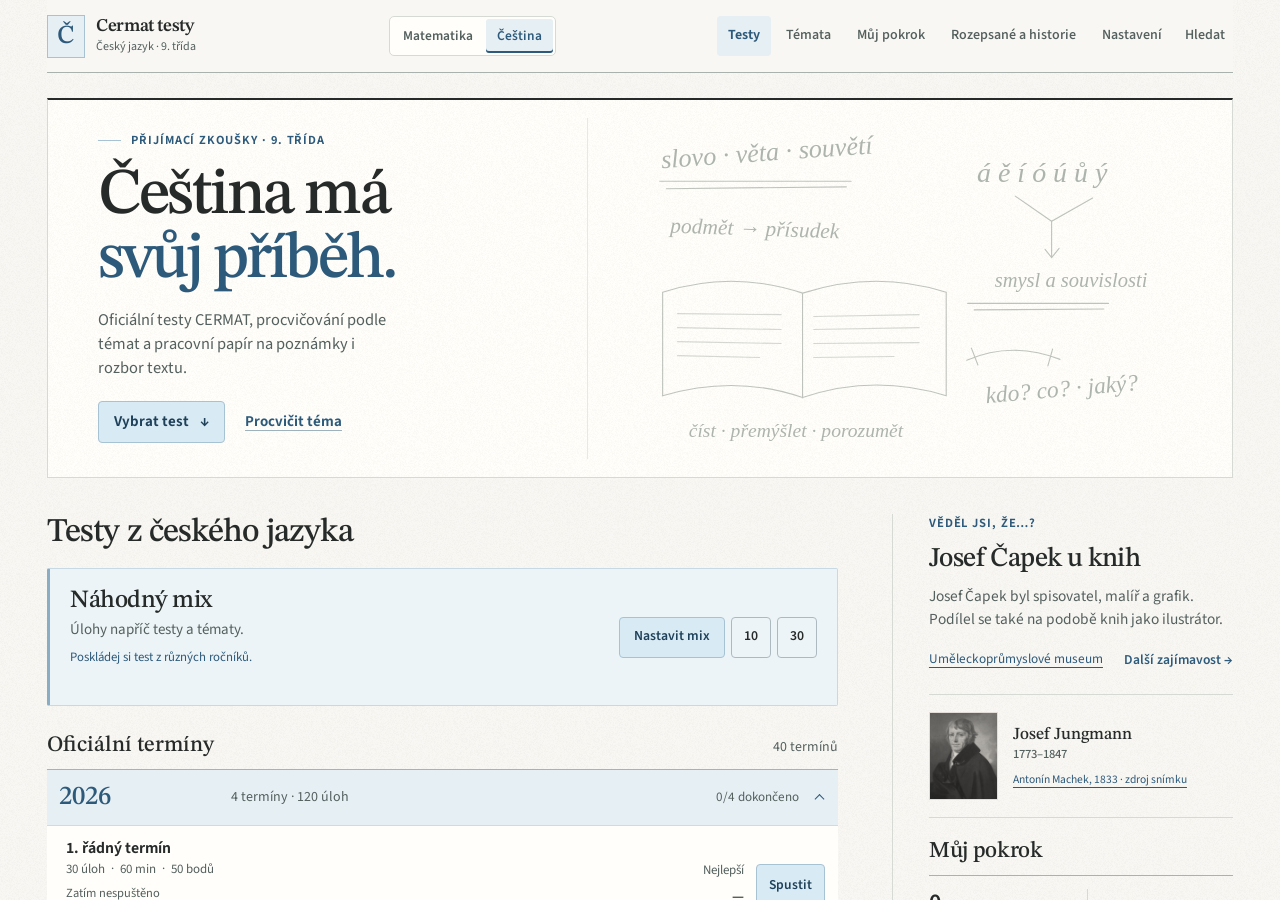
==== commit 63e8b738: "Sjednotit číslování úloh při procvičování" ====
--- a/cestina/index.html
+++ b/cestina/index.html
@@ -17,7 +17,7 @@
   <link rel="icon" type="image/png" sizes="32x32" href="./icons/favicon-32.png">
   <link rel="stylesheet" href="../styles/platform-base.140eb2cf598f.css">
   <link rel="stylesheet" href="./app.css">
-  <script type="module" src="./app.js?v=8bc7456f5f43"></script>
+  <script type="module" src="./app.js?v=db980ab4dd72"></script>
 <link rel="stylesheet" href="../styles/notebook.2eadef9a9056.css">
 <link rel="stylesheet" href="../subjects/subjects.css">
 <link rel="stylesheet" href="../styles/responsive.2e631f693052.css">
